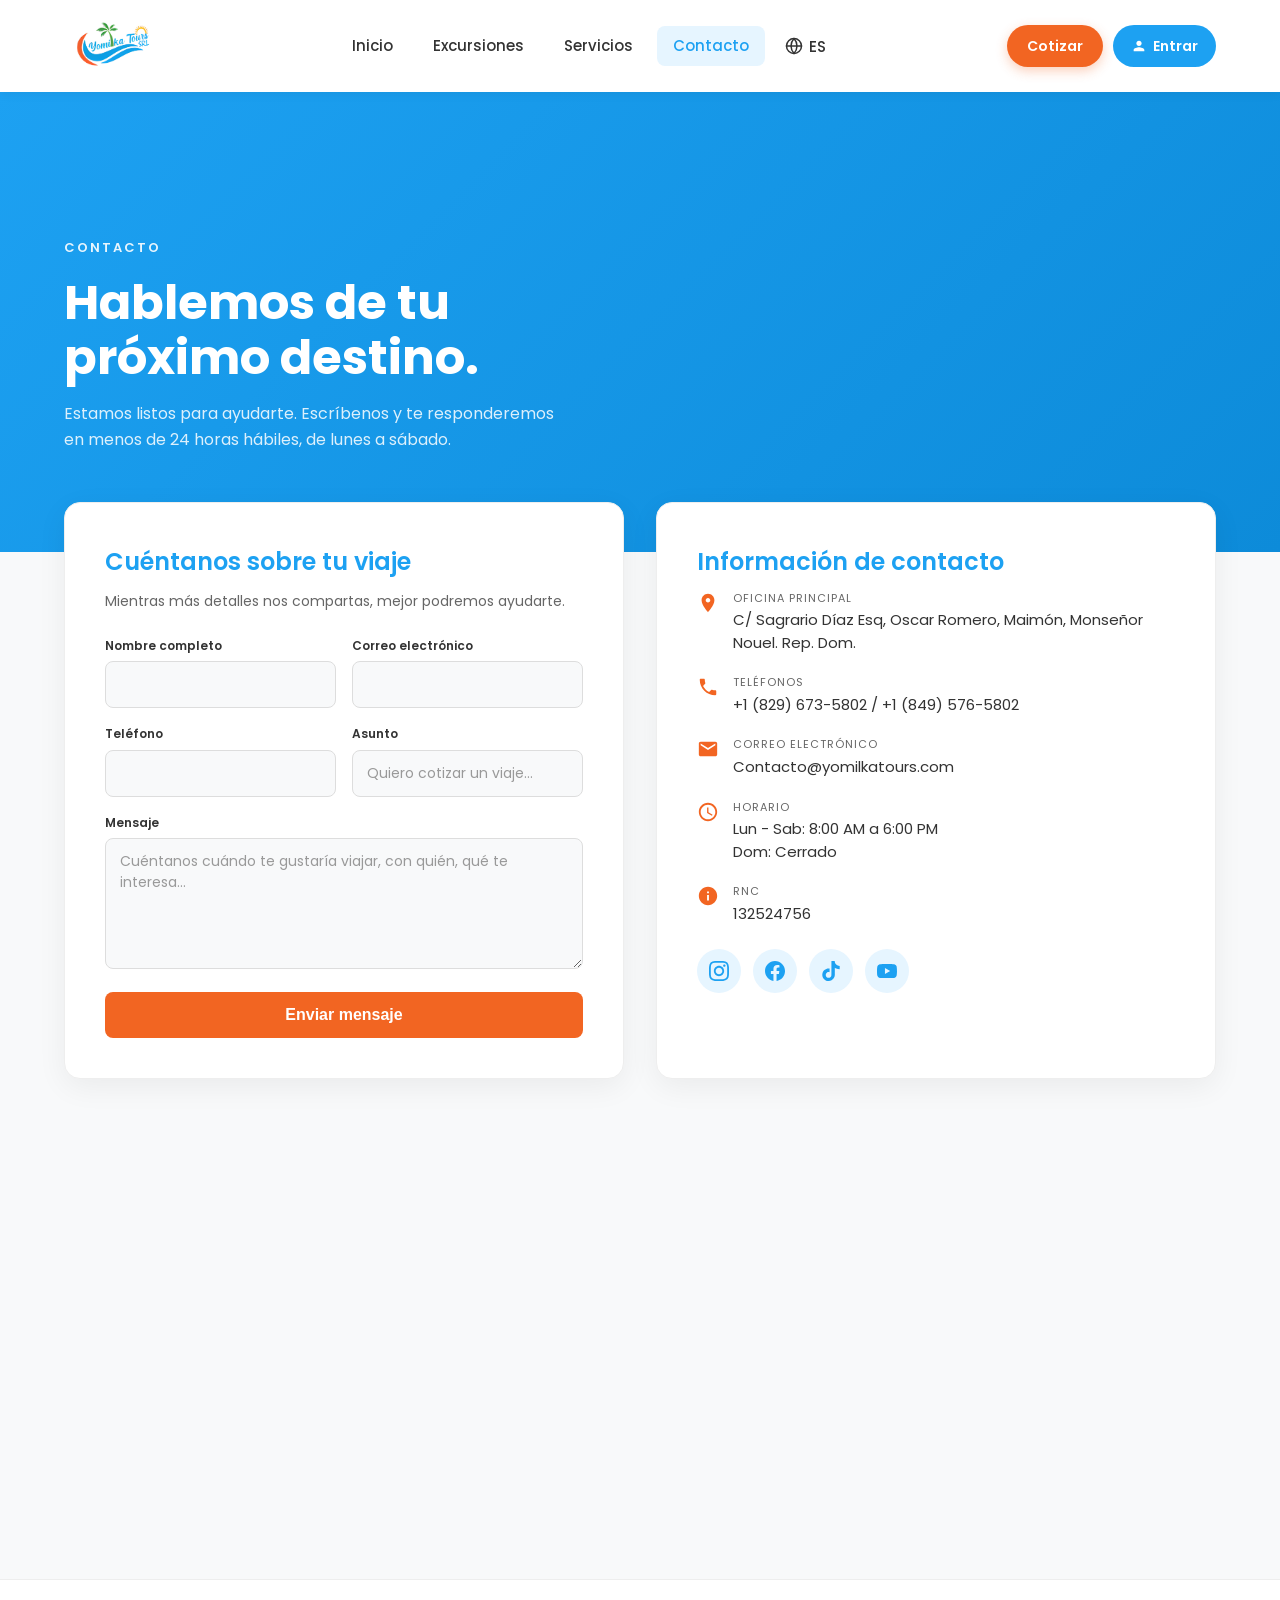
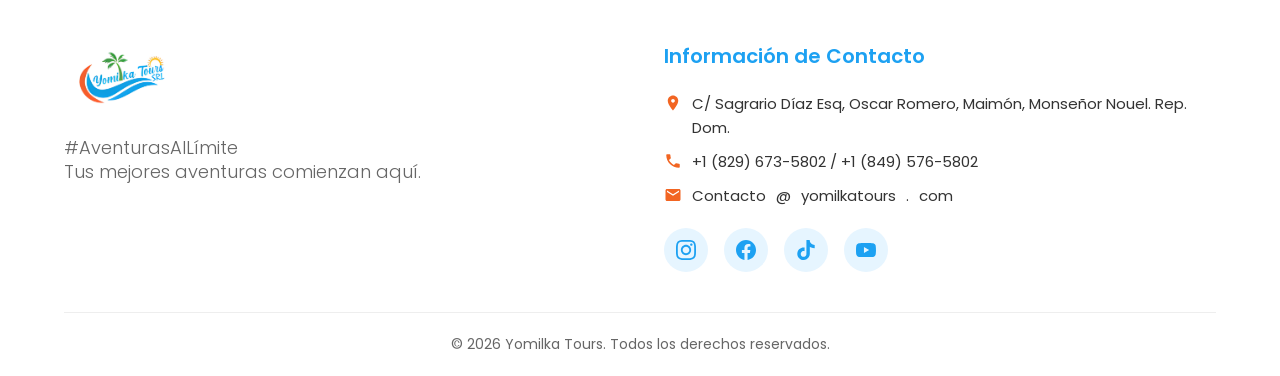
==== contacto.html @ 5e07e459 "Usa clase contact-label para no afectar spans del email" ====
<!DOCTYPE html>
<html lang="es">
<head>
  <meta charset="UTF-8">
  <meta name="viewport" content="width=device-width, initial-scale=1.0">
  <title>Contacto - Yomilka Tours</title>
  <link rel="stylesheet" href="css/style.css">
  <link rel="preconnect" href="https://fonts.googleapis.com">
  <link href="https://fonts.googleapis.com/css2?family=Poppins:wght@300;400;500;600;700&display=swap" rel="stylesheet">
  <script src="https://identity.netlify.com/v1/netlify-identity-widget.js"></script>
  <!-- GTranslate -->
  <script>window.gtranslateSettings = {"default_language":"es","languages":["es","en"],"wrapper_selector":".gtranslate_wrapper"};</script>
  <script src="https://cdn.gtranslate.net/widgets/latest/dropdown.js" defer></script>
</head>
<body>

  <!-- Header -->
  <header class="header" id="header">
    <div class="header-main">
      <div class="container">
        <a href="index.html" class="logo">
          <img src="images/logo.png" alt="Yomilka Tours">
        </a>
        <nav class="main-nav">
          <a href="index.html">Inicio</a>
          <a href="excursiones.html">Excursiones</a>
          <a href="index.html#servicios">Servicios</a>
          <a href="contacto.html" class="active">Contacto</a>
          <div class="lang-switcher nav-lang">
            <button class="lang-switcher-trigger" aria-haspopup="true" aria-expanded="false" type="button">
              <svg class="lang-switcher-icon" viewBox="0 0 24 24" width="18" height="18" fill="none" stroke="currentColor" stroke-width="2" stroke-linecap="round" stroke-linejoin="round" aria-hidden="true"><circle cx="12" cy="12" r="10"></circle><path d="M2 12h20M12 2a15.3 15.3 0 0 1 4 10 15.3 15.3 0 0 1-4 10 15.3 15.3 0 0 1-4-10 15.3 15.3 0 0 1 4-10z"></path></svg>
              <span class="lang-switcher-code">ES</span>
            </button>
            <ul class="lang-switcher-menu">
              <li><button type="button" data-lang="es">ES - Español</button></li>
              <li><button type="button" data-lang="en">EN - English</button></li>
            </ul>
          </div>
        </nav>
        <div class="header-actions">
          <a href="#" class="btn-cotizar-header" onclick="openQuote()">Cotizar</a>
          <a href="admin/" class="btn-admin-header">
            <svg viewBox="0 0 24 24" width="16" height="16" fill="currentColor">
              <path d="M12 12c2.21 0 4-1.79 4-4s-1.79-4-4-4-4 1.79-4 4 1.79 4 4 4zm0 2c-2.67 0-8 1.34-8 4v2h16v-2c0-2.66-5.33-4-8-4z"/>
            </svg>
            Entrar
          </a>
          <div class="lang-switcher header-lang">
            <button class="lang-switcher-trigger" aria-haspopup="true" aria-expanded="false" type="button">
              <svg class="lang-switcher-icon" viewBox="0 0 24 24" width="18" height="18" fill="none" stroke="currentColor" stroke-width="2" stroke-linecap="round" stroke-linejoin="round" aria-hidden="true"><circle cx="12" cy="12" r="10"></circle><path d="M2 12h20M12 2a15.3 15.3 0 0 1 4 10 15.3 15.3 0 0 1-4 10 15.3 15.3 0 0 1-4-10 15.3 15.3 0 0 1 4-10z"></path></svg>
              <span class="lang-switcher-code">ES</span>
            </button>
            <ul class="lang-switcher-menu">
              <li><button type="button" data-lang="es">ES - Español</button></li>
              <li><button type="button" data-lang="en">EN - English</button></li>
            </ul>
          </div>
          <button class="menu-toggle" id="menuToggle" aria-label="Abrir menú">
            <span></span>
            <span></span>
            <span></span>
          </button>
        </div>
      </div>
    </div>
  </header>

  <!-- Mobile Menu -->
  <div class="mobile-menu" id="mobileMenu">
    <button class="mobile-menu-close" onclick="closeMobileMenu()" aria-label="Cerrar menú">&times;</button>
    <div class="mobile-menu-brand">
      <img src="images/logo.png" alt="Yomilka Tours">
    </div>
    <nav class="mobile-menu-nav">
      <a href="index.html" onclick="closeMobileMenu()">
        Inicio
        <svg class="mobile-menu-arrow" viewBox="0 0 24 24" width="18" height="18" fill="currentColor"><path d="M8.59 16.59L13.17 12 8.59 7.41 10 6l6 6-6 6-1.41-1.41z"/></svg>
      </a>
      <a href="excursiones.html" onclick="closeMobileMenu()">
        Excursiones
        <svg class="mobile-menu-arrow" viewBox="0 0 24 24" width="18" height="18" fill="currentColor"><path d="M8.59 16.59L13.17 12 8.59 7.41 10 6l6 6-6 6-1.41-1.41z"/></svg>
      </a>
      <a href="index.html#servicios" onclick="closeMobileMenu()">
        Servicios
        <svg class="mobile-menu-arrow" viewBox="0 0 24 24" width="18" height="18" fill="currentColor"><path d="M8.59 16.59L13.17 12 8.59 7.41 10 6l6 6-6 6-1.41-1.41z"/></svg>
      </a>
      <a href="contacto.html" onclick="closeMobileMenu()">
        Contacto
        <svg class="mobile-menu-arrow" viewBox="0 0 24 24" width="18" height="18" fill="currentColor"><path d="M8.59 16.59L13.17 12 8.59 7.41 10 6l6 6-6 6-1.41-1.41z"/></svg>
      </a>
    </nav>
    <a href="admin/" class="mobile-menu-login" onclick="closeMobileMenu()">
      <svg viewBox="0 0 24 24" width="18" height="18" fill="currentColor"><path d="M12 12c2.21 0 4-1.79 4-4s-1.79-4-4-4-4 1.79-4 4 1.79 4 4 4zm0 2c-2.67 0-8 1.34-8 4v2h16v-2c0-2.66-5.33-4-8-4z"/></svg>
      Entrar
    </a>
    <p id="mobileMenuEmail" class="mobile-menu-email">
      <span>Correo</span>
    </p>
  </div>

  <!-- Contact Page -->
  <section class="contact-page-full">
    <div class="contact-page-hero">
      <div class="contact-page-hero-bg"></div>
      <div class="container">
        <span class="contact-page-label">CONTACTO</span>
        <h1>Hablemos de tu próximo destino.</h1>
        <p>Estamos listos para ayudarte. Escríbenos y te responderemos en menos de 24 horas hábiles, de lunes a sábado.</p>
      </div>
    </div>

    <div class="container">
      <div class="contact-page-grid">
        <!-- Form -->
        <div class="contact-page-form">
          <h2>Cuéntanos sobre tu viaje</h2>
          <p>Mientras más detalles nos compartas, mejor podremos ayudarte.</p>
          <form id="contactForm" onsubmit="submitContact(event)">
            <div class="form-row">
              <div class="form-group">
                <label for="contactName">Nombre completo</label>
                <input type="text" id="contactName" name="contactName" required>
              </div>
              <div class="form-group">
                <label for="contactEmail">Correo electrónico</label>
                <input type="email" id="contactEmail" name="contactEmail" required>
              </div>
            </div>
            <div class="form-row">
              <div class="form-group">
                <label for="contactPhone">Teléfono</label>
                <input type="tel" id="contactPhone" name="contactPhone" required>
              </div>
              <div class="form-group">
                <label for="contactSubject">Asunto</label>
                <input type="text" id="contactSubject" name="contactSubject" placeholder="Quiero cotizar un viaje..." required>
              </div>
            </div>
            <div class="form-group">
              <label for="contactMessage">Mensaje</label>
              <textarea id="contactMessage" name="contactMessage" rows="5" placeholder="Cuéntanos cuándo te gustaría viajar, con quién, qué te interesa..." required></textarea>
            </div>
            <button type="submit" class="btn-contact-page-submit">Enviar mensaje</button>
          </form>
        </div>

        <!-- Info -->
        <div class="contact-page-info">
          <h2>Información de contacto</h2>
          <div class="contact-page-info-item">
            <svg viewBox="0 0 24 24" width="22" height="22" fill="currentColor" aria-hidden="true"><path d="M12 2C8.13 2 5 5.13 5 9c0 5.25 7 13 7 13s7-7.75 7-13c0-3.87-3.13-7-7-7zm0 9.5c-1.38 0-2.5-1.12-2.5-2.5s1.12-2.5 2.5-2.5 2.5 1.12 2.5 2.5-1.12 2.5-2.5 2.5z"/></svg>
            <div>
              <span class="contact-label">OFICINA PRINCIPAL</span>
              <p id="contactAddress">Calle Principal #123, Santo Domingo, República Dominicana</p>
            </div>
          </div>
          <div class="contact-page-info-item">
            <svg viewBox="0 0 24 24" width="22" height="22" fill="currentColor"><path d="M6.62 10.79c1.44 2.83 3.76 5.14 6.59 6.59l2.2-2.2c.27-.27.67-.36 1.02-.24 1.12.37 2.33.57 3.57.57.55 0 1 .45 1 1V20c0 .55-.45 1-1 1-9.39 0-17-7.61-17-17 0-.55.45-1 1-1h3.5c.55 0 1 .45 1 1 0 1.25.2 2.45.57 3.57.11.35.03.74-.25 1.02l-2.2 2.2z"/></svg>
            <div>
              <span class="contact-label">TELÉFONOS</span>
              <p id="contactInfoPhone">+1 (809) 555-1234</p>
            </div>
          </div>
          <div class="contact-page-info-item">
            <svg viewBox="0 0 24 24" width="22" height="22" fill="currentColor"><path d="M20 4H4c-1.1 0-1.99.9-1.99 2L2 18c0 1.1.9 2 2 2h16c1.1 0 2-.9 2-2V6c0-1.1-.9-2-2-2zm0 4l-8 5-8-5V6l8 5 8-5v2z"/></svg>
            <div>
              <span class="contact-label">CORREO ELECTRÓNICO</span>
              <p id="contactInfoEmail">info<span class="gt-email-char">@</span>yomilkatours<span class="gt-email-char">.</span>com</p>
            </div>
          </div>
          <div class="contact-page-info-item">
            <svg viewBox="0 0 24 24" width="22" height="22" fill="currentColor" aria-hidden="true"><path d="M11.99 2C6.47 2 2 6.48 2 12s4.47 10 9.99 10C17.52 22 22 17.52 22 12S17.52 2 11.99 2zM12 20c-4.42 0-8-3.58-8-8s3.58-8 8-8 8 3.58 8 8-3.58 8-8 8zm.5-13H11v6l5.25 3.15.75-1.23-4.5-2.67z"/></svg>
            <div>
              <span class="contact-label">HORARIO</span>
              <p id="contactHours">Lun - Vie: 8:00 AM a 6:00 PM<br>Sáb: 9:00 AM a 1:00 PM</p>
            </div>
          </div>
          <div class="contact-page-info-item">
            <svg viewBox="0 0 24 24" width="22" height="22" fill="currentColor"><path d="M12 2C6.48 2 2 6.48 2 12s4.48 10 10 10 10-4.48 10-10S17.52 2 12 2zm1 15h-2v-6h2v6zm0-8h-2V7h2v2z"/></svg>
            <div>
              <span class="contact-label">RNC</span>
              <p id="contactRnc">101526513</p>
            </div>
          </div>
          <div class="contact-page-social" id="contactSocial">
            <a href="#" target="_blank" aria-label="Instagram" data-network="instagram">
              <svg viewBox="0 0 24 24"><path d="M12 2.163c3.204 0 3.584.012 4.85.07 3.252.148 4.771 1.691 4.919 4.919.058 1.265.069 1.645.069 4.849 0 3.205-.012 3.584-.069 4.849-.149 3.225-1.664 4.771-4.919 4.919-1.266.058-1.644.07-4.85.07-3.204 0-3.584-.012-4.849-.07-3.26-.149-4.771-1.699-4.919-4.92-.058-1.265-.07-1.644-.07-4.849 0-3.204.013-3.583.07-4.849.149-3.227 1.664-4.771 4.919-4.919 1.266-.057 1.645-.069 4.849-.069zm0-2.163c-3.259 0-3.667.014-4.947.072-4.358.2-6.78 2.618-6.98 6.98-.059 1.281-.073 1.689-.073 4.948 0 3.259.014 3.668.072 4.948.2 4.358 2.618 6.78 6.98 6.98 1.281.058 1.689.072 4.948.072 3.259 0 3.668-.014 4.948-.072 4.354-.2 6.782-2.618 6.979-6.98.059-1.28.073-1.689.073-4.948 0-3.259-.014-3.667-.072-4.947-.196-4.354-2.617-6.78-6.979-6.98-1.281-.059-1.69-.073-4.949-.073zm0 5.838c-3.403 0-6.162 2.759-6.162 6.162s2.759 6.163 6.162 6.163 6.162-2.759 6.162-6.163c0-3.403-2.759-6.162-6.162-6.162zm0 10.162c-2.209 0-4-1.79-4-4 0-2.209 1.791-4 4-4s4 1.791 4 4c0 2.21-1.791 4-4 4zm6.406-11.845c-.796 0-1.441.645-1.441 1.44s.645 1.44 1.441 1.44c.795 0 1.439-.645 1.439-1.44s-.644-1.44-1.439-1.44z"/></svg>
            </a>
            <a href="#" target="_blank" aria-label="Facebook" data-network="facebook">
              <svg viewBox="0 0 24 24"><path d="M24 12.073c0-6.627-5.373-12-12-12s-12 5.373-12 12c0 5.99 4.388 10.954 10.125 11.854v-8.385h-3.047v-3.47h3.047v-2.642c0-3.007 1.792-4.669 4.533-4.669 1.312 0 2.686.235 2.686.235v2.953h-1.513c-1.491 0-1.956.925-1.956 1.874v2.25h3.328l-.532 3.47h-2.796v8.385c5.737-.9 10.126-5.864 10.126-11.854z"/></svg>
            </a>
            <a href="#" target="_blank" aria-label="TikTok" data-network="tiktok">
              <svg viewBox="0 0 24 24"><path d="M12.525.02c1.31-.02 2.61-.01 3.91-.02.08 1.53.63 3.09 1.75 4.17 1.12 1.11 2.7 1.62 4.24 1.79v4.03c-1.44-.05-2.89-.35-4.2-.97-.57-.26-1.1-.59-1.62-.93-.01 2.92.01 5.84-.02 8.75-.08 1.4-.54 2.79-1.35 3.94-1.31 1.92-3.58 3.17-5.91 3.21-1.43.08-2.86-.31-4.08-1.03-2.02-1.19-3.44-3.37-3.65-5.71-.02-.5-.03-1-.01-1.49.18-1.9 1.12-3.72 2.58-4.96 1.66-1.44 3.98-2.13 6.15-1.72.02 1.48-.04 2.96-.04 4.44-.99-.32-2.15-.23-3.02.37-.63.41-1.11 1.04-1.36 1.75-.21.51-.15 1.07-.14 1.61.24 1.64 1.82 3.02 3.5 2.87 1.12-.01 2.19-.66 2.77-1.61.19-.33.4-.67.41-1.06.1-1.79.06-3.57.07-5.36.01-4.03-.01-8.05.02-12.07z"/></svg>
            </a>
            <a href="#" target="_blank" aria-label="YouTube" data-network="youtube">
              <svg viewBox="0 0 24 24"><path d="M23.498 6.186a3.016 3.016 0 0 0-2.122-2.136C19.505 3.545 12 3.545 12 3.545s-7.505 0-9.377.505A3.017 3.017 0 0 0 .502 6.186C0 8.07 0 12 0 12s0 3.93.502 5.814a3.016 3.016 0 0 0 2.122 2.136c1.871.505 9.376.505 9.376.505s7.505 0 9.377-.505a3.015 3.015 0 0 0 2.122-2.136C24 15.93 24 12 24 12s0-3.93-.502-5.814zM9.545 15.568V8.432L15.818 12l-6.273 3.568z"/></svg>
            </a>
          </div>
        </div>
      </div>

      <div class="contact-page-map" id="contactMapContainer">
        <iframe id="contactMap" src="https://www.google.com/maps/embed?pb=!1m18!1m12!1m3!1d3784.458!2d-69.931!3d18.486!2m3!1f0!2f0!3f0!3m2!1i1024!2i768!4f13.1!3m3!1m2!1s0x0%3A0x0!2zMThCMjknMDkuNiJOIDY5wrA1NSc1MS42Ilc!5e0!3m2!1ses!2sdo!4v1600000000000!5m2!1ses!2sdo" width="100%" height="380" style="border:0;" allowfullscreen="" loading="lazy"></iframe>
        <a href="#" id="contactMapLink" class="contact-map-button" target="_blank" style="display:none;">
          <svg viewBox="0 0 24 24" width="20" height="20" fill="currentColor" aria-hidden="true"><path d="M12 2C8.13 2 5 5.13 5 9c0 5.25 7 13 7 13s7-7.75 7-13c0-3.87-3.13-7-7-7zm0 9.5c-1.38 0-2.5-1.12-2.5-2.5s1.12-2.5 2.5-2.5 2.5 1.12 2.5 2.5-1.12 2.5-2.5 2.5z"/></svg>
          Ver ubicación en Google Maps
        </a>
      </div>
    </div>
  </section>

  <!-- Footer -->
  <footer class="footer">
    <div class="container">
      <div class="footer-grid">
        <div class="footer-brand">
          <img src="images/logo.png" alt="Yomilka Tours" class="footer-logo">
          <p class="footer-slogan" id="footerSlogan">Tus mejores aventuras comienzan aquí</p>
        </div>
        <div class="footer-info">
          <h3>Información de Contacto</h3>
          <p id="footerAddress"><strong>Dirección:</strong> Calle Principal #123, Santo Domingo, RD</p>
          <p id="footerPhone"><strong>Teléfonos:</strong> +1 (809) 555-1234 / +1 (809) 555-5678</p>
          <p id="footerEmail"><strong>Correo:</strong> info@yomilkatours.com</p>
          <div class="social-links" id="socialLinks">
            <a href="#" target="_blank" aria-label="Instagram" data-network="instagram">
              <svg viewBox="0 0 24 24"><path d="M12 2.163c3.204 0 3.584.012 4.85.07 3.252.148 4.771 1.691 4.919 4.919.058 1.265.069 1.645.069 4.849 0 3.205-.012 3.584-.069 4.849-.149 3.225-1.664 4.771-4.919 4.919-1.266.058-1.644.07-4.85.07-3.204 0-3.584-.012-4.849-.07-3.26-.149-4.771-1.699-4.919-4.92-.058-1.265-.07-1.644-.07-4.849 0-3.204.013-3.583.07-4.849.149-3.227 1.664-4.771 4.919-4.919 1.266-.057 1.645-.069 4.849-.069zm0-2.163c-3.259 0-3.667.014-4.947.072-4.358.2-6.78 2.618-6.98 6.98-.059 1.281-.073 1.689-.073 4.948 0 3.259.014 3.668.072 4.948.2 4.358 2.618 6.78 6.98 6.98 1.281.058 1.689.072 4.948.072 3.259 0 3.668-.014 4.948-.072 4.354-.2 6.782-2.618 6.979-6.98.059-1.28.073-1.689.073-4.948 0-3.259-.014-3.667-.072-4.947-.196-4.354-2.617-6.78-6.979-6.98-1.281-.059-1.69-.073-4.949-.073zm0 5.838c-3.403 0-6.162 2.759-6.162 6.162s2.759 6.163 6.162 6.163 6.162-2.759 6.162-6.163c0-3.403-2.759-6.162-6.162-6.162zm0 10.162c-2.209 0-4-1.79-4-4 0-2.209 1.791-4 4-4s4 1.791 4 4c0 2.21-1.791 4-4 4zm6.406-11.845c-.796 0-1.441.645-1.441 1.44s.645 1.44 1.441 1.44c.795 0 1.439-.645 1.439-1.44s-.644-1.44-1.439-1.44z"/></svg>
            </a>
            <a href="#" target="_blank" aria-label="Facebook" data-network="facebook">
              <svg viewBox="0 0 24 24"><path d="M24 12.073c0-6.627-5.373-12-12-12s-12 5.373-12 12c0 5.99 4.388 10.954 10.125 11.854v-8.385h-3.047v-3.47h3.047v-2.642c0-3.007 1.792-4.669 4.533-4.669 1.312 0 2.686.235 2.686.235v2.953h-1.513c-1.491 0-1.956.925-1.956 1.874v2.25h3.328l-.532 3.47h-2.796v8.385c5.737-.9 10.126-5.864 10.126-11.854z"/></svg>
            </a>
            <a href="#" target="_blank" aria-label="TikTok" data-network="tiktok">
              <svg viewBox="0 0 24 24"><path d="M12.525.02c1.31-.02 2.61-.01 3.91-.02.08 1.53.63 3.09 1.75 4.17 1.12 1.11 2.7 1.62 4.24 1.79v4.03c-1.44-.05-2.89-.35-4.2-.97-.57-.26-1.1-.59-1.62-.93-.01 2.92.01 5.84-.02 8.75-.08 1.4-.54 2.79-1.35 3.94-1.31 1.92-3.58 3.17-5.91 3.21-1.43.08-2.86-.31-4.08-1.03-2.02-1.19-3.44-3.37-3.65-5.71-.02-.5-.03-1-.01-1.49.18-1.9 1.12-3.72 2.58-4.96 1.66-1.44 3.98-2.13 6.15-1.72.02 1.48-.04 2.96-.04 4.44-.99-.32-2.15-.23-3.02.37-.63.41-1.11 1.04-1.36 1.75-.21.51-.15 1.07-.14 1.61.24 1.64 1.82 3.02 3.5 2.87 1.12-.01 2.19-.66 2.77-1.61.19-.33.4-.67.41-1.06.1-1.79.06-3.57.07-5.36.01-4.03-.01-8.05.02-12.07z"/></svg>
            </a>
            <a href="#" target="_blank" aria-label="YouTube" data-network="youtube">
              <svg viewBox="0 0 24 24"><path d="M23.498 6.186a3.016 3.016 0 0 0-2.122-2.136C19.505 3.545 12 3.545 12 3.545s-7.505 0-9.377.505A3.017 3.017 0 0 0 .502 6.186C0 8.07 0 12 0 12s0 3.93.502 5.814a3.016 3.016 0 0 0 2.122 2.136c1.871.505 9.376.505 9.376.505s7.505 0 9.377-.505a3.015 3.015 0 0 0 2.122-2.136C24 15.93 24 12 24 12s0-3.93-.502-5.814zM9.545 15.568V8.432L15.818 12l-6.273 3.568z"/></svg>
            </a>
          </div>
        </div>
      </div>
      <div class="footer-bottom">
        <p>&copy; <span id="year"></span> Yomilka Tours. Todos los derechos reservados.</p>
      </div>
    </div>
  </footer>

  <!-- Quote Modal -->
  <div class="modal" id="quoteModal">
    <div class="modal-overlay" onclick="closeQuote()"></div>
    <div class="modal-content">
      <button class="modal-close" onclick="closeQuote()">&times;</button>
      <h2>Cotizar Viaje</h2>
      <p class="modal-trip" id="modalTripName">Complete el formulario para cotizar</p>
      <form id="quoteForm" onsubmit="submitQuote(event)">
        <div class="form-row">
          <div class="form-group">
            <label for="adults">Adultos</label>
            <input type="number" id="adults" name="adults" min="1" value="1" required>
          </div>
          <div class="form-group">
            <label for="children">Niños (2-12 años)</label>
            <input type="number" id="children" name="children" min="0" value="0">
          </div>
        </div>
        <div class="form-row">
          <div class="form-group">
            <label for="firstName">Nombre</label>
            <input type="text" id="firstName" name="firstName" required>
          </div>
          <div class="form-group">
            <label for="lastName">Apellidos</label>
            <input type="text" id="lastName" name="lastName" required>
          </div>
        </div>
        <div class="form-group">
          <label for="email">Correo Electrónico</label>
          <input type="email" id="email" name="email" required>
        </div>
        <div class="form-group">
          <label for="phone">Número de Celular</label>
          <input type="tel" id="phone" name="phone" placeholder="809-555-1234" required>
        </div>
        <div class="form-row">
          <div class="form-group">
            <label for="checkIn">Fecha de Entrada</label>
            <input type="date" id="checkIn" name="checkIn" required>
          </div>
          <div class="form-group">
            <label for="checkOut">Fecha de Salida</label>
            <input type="date" id="checkOut" name="checkOut" required>
          </div>
        </div>
        <div class="form-group">
          <label for="notes">Información Adicional</label>
          <textarea id="notes" name="notes" rows="4" placeholder="¿Alguna solicitud especial?"></textarea>
        </div>
        <button type="submit" class="btn-submit">Enviar Cotización</button>
      </form>
    </div>
  </div>

  <div class="gtranslate_wrapper" style="display:none;"></div>
  <script src="js/icons.js"></script>
  <script src="js/lang-switcher.js"></script>
  <script src="js/contacto.js"></script>
</body>
</html>
---- css/style.css ----
:root {
  --blue: #1DA1F2;
  --blue-dark: #0d8bd9;
  --blue-light: #e6f5ff;
  --orange: #F26522;
  --orange-dark: #d9541a;
  --text: #333333;
  --text-light: #666666;
  --bg: #ffffff;
  --bg-alt: #f8f9fa;
  --shadow: 0 4px 20px rgba(0,0,0,0.08);
  --radius: 12px;
  --transition: all 0.3s ease;
  --max-width: 1200px;
}

* {
  margin: 0;
  padding: 0;
  box-sizing: border-box;
}

html {
  scroll-behavior: smooth;
}

body {
  font-family: 'Poppins', sans-serif;
  color: var(--text);
  background: var(--bg);
  line-height: 1.6;
  overflow-x: hidden;
}

.container {
  max-width: var(--max-width);
  margin: 0 auto;
  padding: 0 24px;
}

/* Header */
.header {
  position: fixed;
  top: 0;
  left: 0;
  width: 100%;
  background: var(--bg);
  box-shadow: 0 2px 10px rgba(0,0,0,0.06);
  z-index: 1000;
  transition: var(--transition);
}

.header-main {
  padding: 12px 0;
}

.header-main .container {
  display: flex;
  align-items: center;
  justify-content: space-between;
}

.logo img {
  height: 68px;
  width: auto;
  display: block;
}

.main-nav {
  display: flex;
  align-items: center;
  gap: 8px;
}

.main-nav a {
  color: var(--text);
  text-decoration: none;
  font-size: 15px;
  font-weight: 500;
  padding: 8px 16px;
  border-radius: 8px;
  transition: var(--transition);
}

.main-nav a:hover,
.main-nav a.active {
  color: var(--blue);
  background: var(--blue-light);
}

.header-actions {
  display: flex;
  align-items: center;
  gap: 10px;
}

.btn-cotizar-header {
  display: inline-flex;
  align-items: center;
  background: var(--orange);
  color: #fff;
  text-decoration: none;
  padding: 10px 20px;
  border-radius: 30px;
  font-size: 14px;
  font-weight: 600;
  transition: var(--transition);
  box-shadow: 0 4px 12px rgba(242,101,34,0.3);
}

.btn-cotizar-header:hover {
  background: var(--orange-dark);
  transform: translateY(-1px);
}

.btn-admin-header {
  display: inline-flex;
  align-items: center;
  gap: 6px;
  background: var(--blue);
  color: #fff;
  text-decoration: none;
  padding: 10px 18px;
  border-radius: 30px;
  font-size: 14px;
  font-weight: 600;
  transition: var(--transition);
}

.btn-admin-header:hover {
  background: var(--blue-dark);
  transform: translateY(-1px);
}

/* GTranslate native wrapper hidden off-screen (must remain renderable) */
.gtranslate_wrapper {
  position: absolute !important;
  left: -9999px !important;
  top: -9999px !important;
  opacity: 0 !important;
  pointer-events: none !important;
  width: 0 !important;
  height: 0 !important;
  overflow: hidden !important;
  z-index: -1 !important;
}

.lang-switcher {
  position: relative;
  display: inline-flex;
  align-items: center;
  line-height: 1;
}

.nav-lang {
  margin-left: 4px;
}

.lang-switcher-trigger {
  display: inline-flex;
  align-items: center;
  gap: 6px;
  background: transparent;
  border: none;
  padding: 8px;
  font-family: 'Poppins', sans-serif;
  font-size: 15px;
  font-weight: 500;
  color: var(--text);
  cursor: pointer;
  line-height: 1;
}

.lang-switcher-trigger:hover {
  color: var(--blue);
}

.lang-switcher-icon {
  flex-shrink: 0;
}

.lang-switcher-menu {
  display: none;
  position: absolute;
  top: 100%;
  right: 0;
  background: #fff;
  border: 1px solid #eee;
  border-radius: 8px;
  box-shadow: 0 4px 12px rgba(0,0,0,0.1);
  list-style: none;
  margin: 4px 0 0;
  padding: 4px 0;
  min-width: 140px;
  z-index: 1000;
}

.lang-switcher-menu.open {
  display: block;
}

.lang-switcher-menu li {
  margin: 0;
  padding: 0;
}

.lang-switcher-menu button {
  display: block;
  width: 100%;
  text-align: left;
  background: transparent;
  border: none;
  padding: 8px 16px;
  font-family: 'Poppins', sans-serif;
  font-size: 14px;
  color: var(--text);
  cursor: pointer;
}

.lang-switcher-menu button:hover {
  background: var(--blue-light);
  color: var(--blue);
}

/* Desktop: selector en el menú principal */
@media (min-width: 769px) {
  .header-lang {
    display: none !important;
  }
}

/* Mobile: selector en header-actions */
@media (max-width: 768px) {
  .nav-lang {
    display: none !important;
  }
  .lang-switcher-trigger {
    font-size: 14px;
    padding: 6px;
  }
}

.btn-cotizar {
  background: var(--orange) !important;
  color: #fff !important;
}

.btn-cotizar:hover {
  background: var(--orange-dark) !important;
  color: #fff !important;
}

.menu-toggle {
  display: none;
  flex-direction: column;
  gap: 5px;
  background: none;
  border: none;
  cursor: pointer;
  padding: 4px;
}

.menu-toggle span {
  display: block;
  width: 24px;
  height: 3px;
  background: var(--text);
  border-radius: 2px;
  transition: var(--transition);
}

/* Mobile Menu */
.mobile-menu {
  display: none;
  position: fixed;
  top: 0;
  right: -100%;
  width: 80%;
  max-width: 320px;
  height: 100vh;
  background: #fff;
  z-index: 1100;
  flex-direction: column;
  padding: 60px 24px 24px;
  box-shadow: -4px 0 20px rgba(0,0,0,0.1);
  transition: right 0.3s ease;
  overflow-y: auto;
}

.mobile-menu.open {
  right: 0;
}

.mobile-menu-close {
  position: absolute;
  top: 16px;
  right: 16px;
  background: none;
  border: none;
  font-size: 32px;
  color: var(--text);
  cursor: pointer;
  line-height: 1;
  padding: 0;
}

.mobile-menu-brand {
  text-align: center;
  margin-bottom: 24px;
}

.mobile-menu-brand img {
  height: 70px;
  width: auto;
}

.mobile-menu-nav {
  display: flex;
  flex-direction: column;
  margin-bottom: 24px;
}

.mobile-menu-nav a {
  display: flex;
  align-items: center;
  justify-content: space-between;
  color: var(--text);
  text-decoration: none;
  font-size: 16px;
  font-weight: 500;
  padding: 12px 0;
  border-bottom: 1px solid #eee;
  text-align: left;
}

.mobile-menu-arrow {
  flex-shrink: 0;
  color: var(--text-light);
}

.mobile-menu-login {
  display: inline-flex;
  align-items: center;
  justify-content: center;
  gap: 8px;
  width: 100%;
  padding: 12px;
  border-radius: 30px;
  font-size: 15px;
  font-weight: 600;
  margin-bottom: 12px;
  background: #1DA1F2;
  color: #fff;
  text-decoration: none;
  transition: var(--transition);
}

.mobile-menu-email {
  text-align: center;
  font-size: 13px;
  color: var(--text-light);
  margin: 0;
}

/* Hero Slider */
.hero {
  position: relative;
  height: 100vh;
  min-height: 600px;
  max-height: 900px;
  overflow: hidden;
  margin-top: 96px;
}

.slider {
  position: relative;
  width: 100%;
  height: 100%;
}

.slide {
  position: absolute;
  top: 0;
  left: 0;
  width: 100%;
  height: 100%;
  opacity: 0;
  transition: opacity 1s ease-in-out;
  background-size: cover;
  background-position: center;
  display: flex;
  align-items: center;
  justify-content: center;
}

.slide.active {
  opacity: 1;
}

.slide::before {
  content: '';
  position: absolute;
  inset: 0;
  background: linear-gradient(to bottom, rgba(0,0,0,0.3), rgba(0,0,0,0.5));
}

.slide-content {
  position: relative;
  z-index: 2;
  text-align: center;
  color: #fff;
  max-width: 800px;
  padding: 0 24px;
}

.slide-content h1 {
  font-size: 52px;
  font-weight: 700;
  line-height: 1.1;
  margin-bottom: 12px;
  text-shadow: 0 2px 10px rgba(0,0,0,0.3);
  animation: fadeInUp 0.8s ease;
}

.slide-content p {
  font-size: 22px;
  font-weight: 300;
  text-shadow: 0 1px 6px rgba(0,0,0,0.3);
  animation: fadeInUp 0.8s ease 0.2s both;
}

@keyframes fadeInUp {
  from {
    opacity: 0;
    transform: translateY(30px);
  }
  to {
    opacity: 1;
    transform: translateY(0);
  }
}

.slider-controls {
  position: absolute;
  bottom: 40px;
  left: 50%;
  transform: translateX(-50%);
  z-index: 3;
  display: flex;
  align-items: center;
  gap: 16px;
}

.slider-prev,
.slider-next {
  background: rgba(255,255,255,0.2);
  border: none;
  color: #fff;
  width: 44px;
  height: 44px;
  border-radius: 50%;
  font-size: 18px;
  cursor: pointer;
  backdrop-filter: blur(4px);
  transition: var(--transition);
}

.slider-prev:hover,
.slider-next:hover {
  background: rgba(255,255,255,0.4);
}

.slider-dots {
  display: flex;
  gap: 10px;
}

.dot {
  width: 12px;
  height: 12px;
  border-radius: 50%;
  background: rgba(255,255,255,0.4);
  border: none;
  cursor: pointer;
  transition: var(--transition);
}

.dot.active {
  background: var(--orange);
  transform: scale(1.2);
}

/* Sections */
.section {
  padding: 80px 0;
}

.section:nth-child(even) {
  background: var(--bg-alt);
}

.section-header {
  text-align: center;
  margin-bottom: 48px;
}

.section-header h2 {
  font-size: 36px;
  font-weight: 700;
  color: var(--text);
  margin-bottom: 12px;
}

.section-header p {
  font-size: 18px;
  color: var(--text-light);
}

/* Grids */
.grid-6 {
  display: grid;
  grid-template-columns: repeat(3, 1fr);
  gap: 24px;
}

@media (max-width: 992px) {
  .grid-6 {
    grid-template-columns: repeat(2, 1fr);
  }
}

@media (max-width: 576px) {
  .grid-6 {
    grid-template-columns: 1fr;
  }
}

/* Cards */
.card {
  background: #fff;
  border-radius: var(--radius);
  overflow: hidden;
  box-shadow: var(--shadow);
  transition: var(--transition);
  cursor: pointer;
  position: relative;
  aspect-ratio: 1 / 1.15;
}

.card:hover {
  transform: translateY(-6px);
  box-shadow: 0 12px 30px rgba(0,0,0,0.12);
}

.card-image {
  width: 100%;
  height: 65%;
  object-fit: cover;
  display: block;
}

.card-body {
  padding: 16px;
}

.card-body h3 {
  font-size: 17px;
  font-weight: 600;
  margin-bottom: 6px;
  color: var(--text);
}

.card-body .date,
.card-body .location {
  font-size: 13px;
  color: var(--blue);
  font-weight: 500;
  margin-bottom: 4px;
  display: flex;
  align-items: center;
  gap: 4px;
}

.card-body .price {
  font-size: 18px;
  font-weight: 700;
  color: var(--orange);
  margin-top: 8px;
}

.card-body p {
  font-size: 14px;
  color: var(--text-light);
  line-height: 1.5;
  margin-top: 6px;
}

/* Services */
.services-grid {
  display: grid;
  grid-template-columns: repeat(4, 1fr);
  gap: 32px;
}

.service-item {
  text-align: center;
  padding: 32px 24px;
  background: #fff;
  border-radius: var(--radius);
  box-shadow: var(--shadow);
  transition: var(--transition);
}

.service-item:hover {
  transform: translateY(-4px);
}

.service-icon {
  width: 72px;
  height: 72px;
  margin: 0 auto 20px;
  color: var(--blue);
}

.service-icon svg {
  width: 100%;
  height: 100%;
}

.service-item h3 {
  font-size: 20px;
  font-weight: 600;
  margin-bottom: 10px;
  color: var(--text);
}

.service-item p {
  font-size: 14px;
  color: var(--text-light);
}

@media (max-width: 992px) {
  .services-grid {
    grid-template-columns: repeat(2, 1fr);
  }
}

@media (max-width: 576px) {
  .services-grid {
    grid-template-columns: 1fr;
  }
}

/* Instagram */
.instagram-embed {
  min-height: 450px;
  border-radius: var(--radius);
  overflow: hidden;
}

.instagram-embed iframe,
.instagram-embed blockquote {
  width: 100% !important;
  min-width: 100% !important;
  margin: 0 !important;
  border: none !important;
}

/* Partners */
.partners-logos {
  display: flex;
  flex-wrap: wrap;
  justify-content: center;
  align-items: center;
  gap: 48px;
}

.partner-logo {
  height: 64px;
  width: auto;
  opacity: 0.7;
  filter: grayscale(100%);
  transition: var(--transition);
}

.partner-logo:hover {
  opacity: 1;
  filter: grayscale(0%);
}

/* Contact Page Full */
.contact-page-full {
  background: #f8f9fa;
  color: var(--text);
  padding-bottom: 80px;
}

.contact-page-hero {
  position: relative;
  padding: 150px 0 100px;
  margin-top: 84px;
  background: linear-gradient(135deg, var(--blue) 0%, #0d8bd9 100%);
}

.contact-page-hero .container {
  position: relative;
  z-index: 2;
}

.contact-page-label {
  display: inline-block;
  color: #fff;
  font-size: 13px;
  font-weight: 600;
  letter-spacing: 2px;
  text-transform: uppercase;
  margin-bottom: 16px;
  opacity: 0.9;
}

.contact-page-hero h1 {
  font-size: 48px;
  font-weight: 700;
  max-width: 600px;
  line-height: 1.15;
  margin-bottom: 16px;
  color: #fff;
}

.contact-page-hero p {
  font-size: 16px;
  color: rgba(255,255,255,0.85);
  max-width: 500px;
}

.contact-page-grid {
  display: grid;
  grid-template-columns: 1fr 1fr;
  gap: 32px;
  margin-top: -50px;
  position: relative;
  z-index: 3;
}

.contact-page-form,
.contact-page-info {
  background: #fff;
  border: 1px solid #eee;
  border-radius: 16px;
  padding: 40px;
  box-shadow: 0 8px 30px rgba(0,0,0,0.06);
}

.contact-page-form h2,
.contact-page-info h2 {
  font-size: 24px;
  font-weight: 600;
  margin-bottom: 8px;
  color: var(--blue);
}

.contact-page-form > p,
.contact-page-info > p {
  font-size: 14px;
  color: var(--text-light);
  margin-bottom: 24px;
}

.contact-page-form .form-group label {
  color: var(--text);
  font-size: 12px;
}

.contact-page-form .form-group input,
.contact-page-form .form-group textarea {
  background: #f8f9fa;
  border-color: #ddd;
  color: var(--text);
}

.contact-page-form .form-group input::placeholder,
.contact-page-form .form-group textarea::placeholder {
  color: #999;
}

.contact-page-form .form-group input:focus,
.contact-page-form .form-group textarea:focus {
  border-color: var(--orange);
  box-shadow: 0 0 0 3px rgba(242, 101, 34, 0.15);
}

.btn-contact-page-submit {
  width: 100%;
  padding: 14px;
  background: var(--orange);
  color: #fff;
  border: none;
  border-radius: 8px;
  font-size: 16px;
  font-weight: 600;
  cursor: pointer;
  transition: var(--transition);
}

.btn-contact-page-submit:hover {
  background: var(--orange-dark);
}

.contact-page-info-item {
  display: flex;
  align-items: flex-start;
  gap: 14px;
  margin-bottom: 20px;
}

.contact-page-info-item svg {
  color: var(--orange);
  flex-shrink: 0;
  margin-top: 2px;
}

.contact-page-info-item .contact-label {
  display: block;
  font-size: 11px;
  color: var(--text-light);
  letter-spacing: 1px;
  text-transform: uppercase;
  margin-bottom: 2px;
}

.contact-page-info-item p {
  font-size: 15px;
  color: var(--text);
  line-height: 1.5;
}

.contact-page-social {
  display: flex;
  gap: 12px;
  margin-top: 24px;
}

.contact-page-social a {
  width: 44px;
  height: 44px;
  border-radius: 50%;
  background: var(--blue-light);
  display: flex;
  align-items: center;
  justify-content: center;
  transition: var(--transition);
}

.contact-page-social a:hover {
  background: var(--orange);
}

.contact-page-social svg {
  width: 20px;
  height: 20px;
  fill: var(--blue);
}

.contact-page-social a:hover svg {
  fill: #fff;
}

.contact-page-map {
  margin-top: 40px;
  border-radius: 16px;
  overflow: hidden;
}

.contact-page-map iframe {
  display: block;
  width: 100%;
}

.contact-map-button {
  display: inline-flex;
  align-items: center;
  justify-content: center;
  gap: 10px;
  width: 100%;
  padding: 18px;
  background: var(--blue);
  color: #fff;
  text-decoration: none;
  border-radius: 12px;
  font-size: 16px;
  font-weight: 600;
  transition: var(--transition);
}

.contact-map-button:hover {
  background: var(--blue-dark);
}

@media (max-width: 992px) {
  .contact-page-grid {
    grid-template-columns: 1fr;
    margin-top: -30px;
  }
  .contact-page-hero h1 {
    font-size: 36px;
  }
}

@media (max-width: 576px) {
  .contact-page-hero {
    padding: 120px 0 80px;
  }
  .contact-page-hero h1 {
    font-size: 28px;
  }
  .contact-page-form,
  .contact-page-info {
    padding: 24px;
  }
}

/* Footer */
.footer {
  background: #fff;
  color: var(--text);
  padding: 60px 0 0;
  border-top: 1px solid #eee;
}

.footer-grid {
  display: grid;
  grid-template-columns: 1fr 1fr;
  gap: 48px;
  align-items: start;
}

.footer-brand {
  display: flex;
  flex-direction: column;
  align-items: flex-start;
}

.footer-logo {
  height: 80px;
  width: auto;
  margin-bottom: 16px;
}

.footer-slogan {
  font-size: 18px;
  font-weight: 300;
  color: var(--text-light);
  line-height: 1.3;
}

.footer-slogan span {
  display: block;
  margin: 0;
  line-height: 1.3;
}

.gt-email-char {
  display: inline;
}

.footer-info h3 {
  font-size: 20px;
  font-weight: 600;
  margin-bottom: 20px;
  color: var(--blue);
}

.footer-info p {
  font-size: 15px;
  margin-bottom: 10px;
  color: var(--text);
  display: flex;
  align-items: flex-start;
  gap: 10px;
}

.footer-info p svg {
  flex-shrink: 0;
  color: var(--orange);
  margin-top: 2px;
}

.footer-info strong {
  font-weight: 600;
}

.social-links {
  display: flex;
  gap: 16px;
  margin-top: 20px;
}

.social-links a {
  width: 44px;
  height: 44px;
  background: var(--blue-light);
  border-radius: 50%;
  display: flex;
  align-items: center;
  justify-content: center;
  transition: var(--transition);
}

.social-links a:hover {
  background: var(--orange);
  transform: translateY(-2px);
}

.social-links svg {
  width: 20px;
  height: 20px;
  fill: var(--blue);
}

.social-links a:hover svg {
  fill: #fff;
}

.footer-bottom {
  border-top: 1px solid #eee;
  margin-top: 40px;
  padding: 20px 0;
  text-align: center;
  font-size: 14px;
  color: var(--text-light);
}

@media (max-width: 768px) {
  .footer-grid {
    grid-template-columns: 1fr;
    gap: 32px;
  }
  .footer-brand {
    align-items: flex-start;
  }
  .footer-info {
    text-align: left;
  }
  .footer-info p {
    justify-content: flex-start;
  }
  .social-links {
    justify-content: flex-start;
  }
}

/* Modal */
.modal {
  display: none;
  position: fixed;
  inset: 0;
  z-index: 2000;
  align-items: center;
  justify-content: center;
  padding: 24px;
}

.modal.open {
  display: flex;
}

.modal-overlay {
  position: absolute;
  inset: 0;
  background: rgba(0,0,0,0.6);
  backdrop-filter: blur(4px);
}

.modal-content {
  position: relative;
  background: #fff;
  border-radius: var(--radius);
  width: 100%;
  max-width: 560px;
  max-height: 90vh;
  overflow-y: auto;
  padding: 40px;
  box-shadow: 0 20px 60px rgba(0,0,0,0.2);
  animation: modalIn 0.3s ease;
}

@keyframes modalIn {
  from {
    opacity: 0;
    transform: scale(0.95);
  }
  to {
    opacity: 1;
    transform: scale(1);
  }
}

.modal-close {
  position: absolute;
  top: 16px;
  right: 20px;
  background: none;
  border: none;
  font-size: 28px;
  color: var(--text-light);
  cursor: pointer;
  line-height: 1;
}

.modal-close:hover {
  color: var(--text);
}

.modal-content h2 {
  font-size: 24px;
  font-weight: 700;
  margin-bottom: 4px;
  color: var(--text);
}

.modal-trip {
  font-size: 14px;
  color: var(--blue);
  margin-bottom: 24px;
  font-weight: 500;
}

.form-row {
  display: grid;
  grid-template-columns: 1fr 1fr;
  gap: 16px;
}

.form-group {
  margin-bottom: 16px;
}

.form-group label {
  display: block;
  font-size: 13px;
  font-weight: 600;
  color: var(--text);
  margin-bottom: 6px;
}

.form-group input,
.form-group textarea,
.form-group select {
  width: 100%;
  padding: 12px 14px;
  border: 1px solid #ddd;
  border-radius: 8px;
  font-family: inherit;
  font-size: 14px;
  transition: var(--transition);
}

.form-group input:focus,
.form-group textarea:focus {
  outline: none;
  border-color: var(--blue);
  box-shadow: 0 0 0 3px rgba(29, 161, 242, 0.15);
}

.btn-submit {
  width: 100%;
  padding: 14px;
  background: var(--orange);
  color: #fff;
  border: none;
  border-radius: 8px;
  font-size: 16px;
  font-weight: 600;
  cursor: pointer;
  transition: var(--transition);
}

.btn-submit:hover {
  background: var(--orange-dark);
}

@media (max-width: 576px) {
  .form-row {
    grid-template-columns: 1fr;
  }
  .modal-content {
    padding: 28px 20px;
  }
}

/* Responsive Header */
@media (max-width: 992px) {
  .main-nav {
    display: none;
  }
  .menu-toggle {
    display: flex;
  }
  .mobile-menu {
    display: flex;
  }
  .hero {
    margin-top: 84px;
  }
  .slide-content h1 {
    font-size: 36px;
  }
  .slide-content p {
    font-size: 18px;
  }
}

@media (max-width: 576px) {
  .header-actions .btn-admin-header {
    display: none;
  }
  .btn-cotizar-header {
    padding: 8px 14px;
    font-size: 13px;
  }
  .logo img {
    height: 52px;
  }
  .section-header h2 {
    font-size: 28px;
  }
  .hero {
    height: 70vh;
    min-height: 420px;
    max-height: 560px;
  }
  .slide-content h1 {
    font-size: 28px;
  }
  .slide-content p {
    font-size: 16px;
  }
}

/* =============================
   TOUR DETAIL PAGE STYLES
   ============================= */

.tour-hero {
  position: relative;
  height: 70vh;
  min-height: 500px;
  max-height: 700px;
  overflow: hidden;
  margin-top: 96px;
  display: flex;
  align-items: flex-end;
}

.tour-hero-bg {
  position: absolute;
  inset: 0;
  background-size: cover;
  background-position: center;
  transition: transform 0.5s ease;
}

.tour-hero-overlay {
  position: absolute;
  inset: 0;
  background: linear-gradient(to bottom, rgba(0,0,0,0.2), rgba(0,0,0,0.65));
}

.tour-hero .container {
  position: relative;
  z-index: 2;
  padding-bottom: 60px;
  width: 100%;
}

.back-link {
  display: inline-flex;
  align-items: center;
  gap: 6px;
  color: #fff;
  text-decoration: none;
  font-size: 14px;
  font-weight: 500;
  margin-bottom: 20px;
  opacity: 0.85;
  transition: var(--transition);
}

.back-link:hover {
  opacity: 1;
  text-decoration: underline;
}

.tour-hero-content h1 {
  font-size: 52px;
  font-weight: 700;
  color: #fff;
  text-shadow: 0 2px 10px rgba(0,0,0,0.4);
  margin-bottom: 16px;
}

.tour-meta {
  display: flex;
  flex-wrap: wrap;
  gap: 16px;
  color: #fff;
  font-size: 16px;
  font-weight: 500;
  opacity: 0.95;
}

.tour-meta-item {
  display: inline-flex;
  align-items: center;
  gap: 6px;
}

.tour-content {
  padding: 60px 0;
  background: var(--bg);
}

.tour-layout {
  display: grid;
  grid-template-columns: 1fr 340px;
  gap: 48px;
}

.tour-main h2 {
  font-size: 32px;
  font-weight: 700;
  margin-bottom: 16px;
  color: var(--text);
}

.tour-main h3 {
  font-size: 20px;
  font-weight: 600;
  margin: 32px 0 16px;
  color: var(--text);
}

.tour-desc {
  font-size: 16px;
  line-height: 1.8;
  color: var(--text-light);
  margin-bottom: 24px;
}

.highlights-list {
  list-style: none;
  display: grid;
  grid-template-columns: 1fr 1fr;
  gap: 12px 24px;
}

.highlights-list li {
  display: flex;
  align-items: flex-start;
  gap: 10px;
  font-size: 15px;
  color: var(--text);
}

.highlight-icon {
  width: 22px;
  height: 22px;
  min-width: 22px;
  background: var(--orange);
  color: #fff;
  border-radius: 50%;
  display: flex;
  align-items: center;
  justify-content: center;
  margin-top: 2px;
}

.highlight-icon svg {
  width: 14px;
  height: 14px;
}

.includes-section {
  margin-top: 40px;
}

.includes-main-title {
  font-size: 28px;
  font-weight: 700;
  margin-bottom: 24px;
  color: var(--text);
}

.includes-grid {
  display: grid;
  grid-template-columns: 1fr 1fr;
  gap: 48px;
}

.includes-title {
  font-size: 18px;
  font-weight: 600;
  margin-bottom: 16px;
}

.include-yes {
  color: #28a745;
}

.include-no {
  color: #dc3545;
}

.includes-list {
  list-style: none;
}

.includes-list li {
  display: flex;
  align-items: flex-start;
  gap: 12px;
  padding: 10px 0;
  font-size: 15px;
  color: var(--text);
  border-bottom: 1px solid #eee;
}

.include-icon {
  width: 22px;
  height: 22px;
  min-width: 22px;
  border-radius: 50%;
  display: flex;
  align-items: center;
  justify-content: center;
  margin-top: 2px;
  border: 2px solid currentColor;
  background: transparent;
}

.include-yes-icon {
  color: #28a745;
}

.include-no-icon {
  color: #dc3545;
}

.tour-gallery {
  display: grid;
  grid-template-columns: repeat(3, 1fr);
  gap: 16px;
  margin-top: 8px;
}

.tour-gallery img {
  width: 100%;
  aspect-ratio: 4 / 3;
  object-fit: cover;
  border-radius: var(--radius);
  transition: var(--transition);
}

.tour-gallery img:hover {
  transform: scale(1.02);
}

.gallery-placeholder {
  width: 100%;
  aspect-ratio: 4 / 3;
  background: #e9ecef;
  border-radius: var(--radius);
  display: flex;
  align-items: center;
  justify-content: center;
  color: #adb5bd;
  font-size: 14px;
  font-weight: 500;
}

/* Itinerary */
.itinerary-section {
  margin-top: 40px;
}

.itinerary-section h3 {
  font-size: 28px;
  font-weight: 700;
  margin-bottom: 24px;
  color: var(--text);
}

.itinerary-timeline {
  position: relative;
  padding-left: 28px;
}

.itinerary-timeline::before {
  content: '';
  position: absolute;
  top: 8px;
  bottom: 8px;
  left: 16px;
  width: 2px;
  background: repeating-linear-gradient(
    to bottom,
    var(--orange) 0,
    var(--orange) 6px,
    transparent 6px,
    transparent 12px
  );
  opacity: 0.45;
}

.itinerary-item {
  position: relative;
  display: flex;
  gap: 20px;
  margin-bottom: 28px;
}

.itinerary-marker {
  position: absolute;
  left: -28px;
  width: 34px;
  height: 34px;
  background: var(--orange);
  color: #fff;
  border-radius: 50%;
  display: flex;
  align-items: center;
  justify-content: center;
  font-size: 13px;
  font-weight: 700;
  box-shadow: 0 4px 12px rgba(242,101,34,0.3);
}

.itinerary-content {
  flex: 1;
  background: #fff;
  border: 1px solid #eee;
  border-radius: 12px;
  padding: 20px;
  box-shadow: 0 4px 12px rgba(0,0,0,0.04);
}

.itinerary-content h4 {
  font-size: 17px;
  font-weight: 600;
  color: var(--text);
  margin-bottom: 8px;
}

.itinerary-content p {
  font-size: 15px;
  color: var(--text-light);
  line-height: 1.7;
}

/* Sidebar */
.tour-sidebar {
  position: sticky;
  top: 120px;
  align-self: start;
}

.sidebar-card {
  background: #fff;
  border-radius: var(--radius);
  box-shadow: var(--shadow);
  padding: 28px;
  text-align: center;
}

.sidebar-card h3 {
  font-size: 20px;
  font-weight: 600;
  margin-bottom: 10px;
  color: var(--text);
}

.sidebar-card p {
  font-size: 14px;
  color: var(--text-light);
  margin-bottom: 20px;
  line-height: 1.6;
}

.btn-cotizar-sidebar {
  width: 100%;
  padding: 14px;
  background: var(--orange);
  color: #fff;
  border: none;
  border-radius: 8px;
  font-size: 16px;
  font-weight: 600;
  cursor: pointer;
  transition: var(--transition);
  margin-bottom: 12px;
}

.btn-cotizar-sidebar:hover {
  background: var(--orange-dark);
}

.btn-whatsapp {
  display: flex;
  align-items: center;
  justify-content: center;
  gap: 8px;
  width: 100%;
  padding: 14px;
  background: #25d366;
  color: #fff;
  text-decoration: none;
  border-radius: 8px;
  font-size: 15px;
  font-weight: 600;
  transition: var(--transition);
}

.btn-whatsapp:hover {
  background: #1da851;
}

.btn-whatsapp span {
  font-size: 18px;
}

.sidebar-card-v2 {
  text-align: left;
  border: 1px solid #eee;
}

.sidebar-price {
  margin-bottom: 12px;
}

.sidebar-price small {
  display: block;
  font-size: 12px;
  font-weight: 600;
  color: var(--text-light);
  text-transform: uppercase;
  letter-spacing: 0.5px;
  margin-bottom: 4px;
}

.price-row {
  display: flex;
  align-items: baseline;
  gap: 6px;
  margin-bottom: 6px;
}

.price-row #sidebarPrice {
  font-size: 32px;
  font-weight: 700;
  color: var(--text);
}

.price-per {
  font-size: 15px;
  color: var(--text-light);
}

.sidebar-price p {
  font-size: 13px;
  color: var(--text-light);
  line-height: 1.5;
  margin: 0;
}

.sidebar-dates {
  display: flex;
  flex-direction: column;
  gap: 4px;
  padding: 10px;
  background: #f8f9fa;
  border: 1px dashed #ddd;
  border-radius: 10px;
  margin-bottom: 12px;
}

.dates-label {
  display: inline-flex;
  align-items: center;
  gap: 6px;
  font-size: 12px;
  font-weight: 600;
  color: var(--text-light);
  text-transform: uppercase;
  letter-spacing: 0.5px;
}

.dates-value {
  font-size: 14px;
  color: var(--text);
  font-weight: 500;
}

.btn-solicitar-info {
  display: flex;
  align-items: center;
  justify-content: center;
  gap: 8px;
  width: 100%;
  padding: 14px;
  background: var(--orange);
  color: #fff;
  border: none;
  border-radius: 30px;
  font-size: 15px;
  font-weight: 600;
  cursor: pointer;
  transition: var(--transition);
  margin-bottom: 12px;
}

.btn-solicitar-info:hover {
  background: var(--orange-dark);
}

.btn-solicitar-info svg {
  width: 18px;
  height: 18px;
}

.btn-whatsapp-v2 {
  display: flex;
  align-items: center;
  justify-content: center;
  gap: 8px;
  width: 100%;
  padding: 14px;
  background: #fff;
  color: #25d366;
  text-decoration: none;
  border: 1.5px solid #25d366;
  border-radius: 30px;
  font-size: 15px;
  font-weight: 600;
  transition: var(--transition);
  margin-bottom: 16px;
}

.btn-whatsapp-v2:hover {
  background: #25d366;
  color: #fff;
}

.btn-share {
  display: flex;
  align-items: center;
  justify-content: center;
  gap: 8px;
  width: 100%;
  padding: 14px;
  background: #fff;
  color: var(--text-light);
  border: 1.5px solid #ddd;
  border-radius: 30px;
  font-size: 15px;
  font-weight: 600;
  cursor: pointer;
  transition: var(--transition);
  margin-bottom: 16px;
}

.btn-share:hover {
  color: var(--orange);
  border-color: var(--orange);
}

.btn-share svg {
  width: 18px;
  height: 18px;
}

.sidebar-note {
  font-size: 13px;
  color: var(--text-light);
  text-align: center;
  line-height: 1.5;
  margin: 0;
}

@media (max-width: 992px) {
  .tour-layout {
    display: flex;
    flex-direction: column;
    gap: 32px;
  }
  .tour-main,
  .tour-sidebar {
    width: 100%;
    max-width: 100%;
  }
  .tour-sidebar {
    position: static;
  }
  .highlights-list {
    grid-template-columns: 1fr;
  }
  .tour-gallery {
    grid-template-columns: repeat(2, 1fr);
  }
}

@media (max-width: 576px) {
  .tour-hero {
    height: 50vh;
    min-height: 350px;
  }
  .tour-hero-content h1 {
    font-size: 32px;
  }
  .tour-meta {
    gap: 12px;
    font-size: 14px;
  }
  .includes-grid {
    grid-template-columns: 1fr;
    gap: 32px;
  }
  .tour-gallery {
    grid-template-columns: 1fr;
  }
  .tour-main h2 {
    font-size: 26px;
  }
}


/* =============================
   New Trip Cards
   ============================= */

.trip-card {
  display: flex;
  flex-direction: column;
  background: #fff;
  border-radius: 16px;
  overflow: hidden;
  box-shadow: 0 8px 24px rgba(0,0,0,0.08);
  border: 1px solid #eee;
  transition: var(--transition);
  text-decoration: none;
  color: var(--text);
  position: relative;
}

.trip-card:hover {
  transform: translateY(-8px);
  box-shadow: 0 18px 40px rgba(0,0,0,0.12);
}

.trip-card:hover .trip-card-image {
  transform: scale(1.06);
}

.trip-card-image-wrap {
  position: relative;
  width: 100%;
  height: 220px;
  overflow: hidden;
}

.trip-card-image {
  width: 100%;
  height: 100%;
  object-fit: cover;
  display: block;
  transition: transform 0.5s ease;
}

.trip-card-duration {
  position: absolute;
  top: 14px;
  right: 14px;
  display: inline-flex;
  align-items: center;
  gap: 6px;
  background: rgba(0,0,0,0.6);
  backdrop-filter: blur(6px);
  color: #fff;
  font-size: 12px;
  font-weight: 500;
  padding: 6px 12px;
  border-radius: 20px;
}

.trip-card-guide {
  position: absolute;
  top: 14px;
  left: 14px;
  display: flex;
  align-items: center;
  gap: 8px;
  background: var(--orange);
  color: #fff;
  padding: 6px 12px 6px 6px;
  border-radius: 30px;
  font-size: 11px;
  font-weight: 600;
  max-width: calc(100% - 100px);
  box-shadow: 0 4px 12px rgba(0,0,0,0.2);
}

.trip-card-guide-img {
  width: 28px;
  height: 28px;
  border-radius: 50%;
  object-fit: cover;
  border: 2px solid #fff;
  flex-shrink: 0;
}

.trip-card-guide-text {
  line-height: 1.2;
  overflow: hidden;
  text-overflow: ellipsis;
  white-space: nowrap;
}

.trip-card-body {
  display: flex;
  flex-direction: column;
  flex: 1;
  padding: 18px;
}

.trip-card-meta {
  display: flex;
  align-items: center;
  justify-content: space-between;
  gap: 12px;
  margin-bottom: 12px;
  font-size: 13px;
}

.trip-card-locations {
  display: inline-flex;
  align-items: center;
  gap: 5px;
  color: var(--text-light);
  overflow: hidden;
  text-overflow: ellipsis;
  white-space: nowrap;
}

.trip-card-category {
  display: inline-block;
  background: rgba(29,161,242,0.15);
  color: var(--blue);
  font-size: 11px;
  font-weight: 600;
  text-transform: uppercase;
  letter-spacing: 0.5px;
  padding: 5px 10px;
  border-radius: 20px;
  flex-shrink: 0;
}

.trip-card-title {
  font-size: 20px;
  font-weight: 700;
  line-height: 1.25;
  color: var(--orange);
  margin-bottom: 14px;
}

.trip-card-date {
  display: inline-flex;
  align-items: center;
  gap: 6px;
  font-size: 14px;
  color: var(--text-light);
  margin-bottom: 18px;
}

.trip-card-footer {
  display: flex;
  align-items: center;
  justify-content: space-between;
  gap: 12px;
  margin-top: auto;
  padding-top: 16px;
  border-top: 1px solid #eee;
}

.trip-card-price {
  display: flex;
  flex-direction: column;
  line-height: 1.1;
}

.trip-card-price small {
  font-size: 11px;
  color: var(--text-light);
  text-transform: uppercase;
  letter-spacing: 0.5px;
  margin-bottom: 3px;
}

.trip-card-price span {
  font-size: 22px;
  font-weight: 700;
  color: var(--orange);
}

.trip-card-btn {
  display: inline-flex;
  align-items: center;
  justify-content: center;
  padding: 10px 18px;
  background: transparent;
  color: var(--blue);
  border: 1.5px solid var(--blue);
  border-radius: 8px;
  font-size: 13px;
  font-weight: 600;
  transition: var(--transition);
}

.trip-card:hover .trip-card-btn {
  background: var(--orange);
  border-color: var(--orange);
  color: #fff;
}

/* View All Button */
.view-all-trips {
  display: flex;
  justify-content: center;
  margin-top: 40px;
}

.btn-view-all {
  display: inline-flex;
  align-items: center;
  justify-content: center;
  padding: 14px 32px;
  background: var(--blue);
  color: #fff;
  text-decoration: none;
  border-radius: 30px;
  font-size: 15px;
  font-weight: 600;
  transition: var(--transition);
  box-shadow: 0 6px 18px rgba(29,161,242,0.25);
}

.btn-view-all:hover {
  background: var(--blue-dark);
  transform: translateY(-2px);
  box-shadow: 0 10px 24px rgba(29,161,242,0.35);
}

/* =============================
   Excursions Page
   ============================= */

.excursions-page {
  background: #f8f9fa;
  color: var(--text);
  padding-bottom: 80px;
}

.excursions-hero {
  position: relative;
  padding: 150px 0 100px;
  margin-top: 84px;
  background: linear-gradient(135deg, var(--blue) 0%, #0d8bd9 100%);
}

.excursions-hero .container {
  position: relative;
  z-index: 2;
}

.page-label {
  display: inline-block;
  color: #fff;
  font-size: 13px;
  font-weight: 600;
  letter-spacing: 2px;
  text-transform: uppercase;
  margin-bottom: 16px;
  opacity: 0.9;
}

.excursions-hero h1 {
  font-size: 48px;
  font-weight: 700;
  max-width: 600px;
  line-height: 1.15;
  margin-bottom: 16px;
  color: #fff;
}

.excursions-hero p {
  font-size: 16px;
  color: rgba(255,255,255,0.85);
  max-width: 500px;
}

.excursions-header {
  text-align: center;
  padding: 50px 0 30px;
}

.excursions-count {
  display: inline-flex;
  align-items: center;
  gap: 10px;
  font-size: 16px;
  font-weight: 500;
  color: var(--text);
  background: #fff;
  border: 1px solid #eee;
  padding: 10px 22px;
  border-radius: 30px;
  box-shadow: 0 4px 12px rgba(0,0,0,0.04);
}

@media (max-width: 992px) {
  .excursions-hero h1 {
    font-size: 38px;
  }
}

@media (max-width: 576px) {
  .excursions-hero {
    padding: 120px 0 80px;
  }
  .excursions-hero h1 {
    font-size: 30px;
  }
  .trip-card-title {
    font-size: 18px;
  }
  .trip-card-footer {
    flex-direction: column;
    align-items: flex-start;
    gap: 14px;
  }
  .trip-card-btn {
    width: 100%;
  }
}


/* =============================
   Departure Dates Section
   ============================= */

.departure-dates-section {
  margin-top: 48px;
}

.departure-dates-section h3 {
  font-size: 28px;
  font-weight: 700;
  margin-bottom: 24px;
  color: var(--text);
}

.departure-dates-grid {
  display: grid;
  grid-template-columns: repeat(2, 1fr);
  gap: 20px;
}

.departure-date-card {
  display: flex;
  justify-content: space-between;
  align-items: center;
  gap: 12px;
  background: #fff;
  border: 1px solid #eee;
  border-radius: 16px;
  padding: 16px;
  box-shadow: 0 4px 16px rgba(0,0,0,0.05);
  transition: var(--transition);
}

.departure-date-card:hover {
  transform: translateY(-4px);
  box-shadow: 0 10px 28px rgba(0,0,0,0.1);
  border-color: var(--blue-light);
}

.departure-date-info {
  display: flex;
  flex-direction: column;
  gap: 6px;
}

.departure-date-label {
  font-size: 12px;
  color: var(--text-light);
}

.departure-date-value {
  font-size: 16px;
  font-weight: 600;
  color: var(--text);
}

.departure-date-price {
  display: flex;
  flex-direction: column;
  align-items: flex-end;
  gap: 6px;
}

.departure-date-from {
  font-size: 10px;
  font-weight: 600;
  text-transform: uppercase;
  color: var(--text-light);
  letter-spacing: 0.5px;
}

.departure-date-amount {
  font-size: 20px;
  font-weight: 700;
  color: var(--text);
}

.departure-date-badge {
  background: #d1fae5;
  color: #065f46;
  font-size: 11px;
  font-weight: 600;
  padding: 4px 10px;
  border-radius: 20px;
}

@media (max-width: 768px) {
  .departure-dates-grid {
    grid-template-columns: 1fr;
  }
}

/* =============================
   Sidebar Date Cards
   ============================= */

.sidebar-date-card {
  background: #fff;
  border: 1px solid #eee;
  border-radius: 12px;
  padding: 12px;
  margin-bottom: 10px;
}

.sidebar-date-card:last-child {
  margin-bottom: 0;
}

.sidebar-date-row {
  display: flex;
  justify-content: space-between;
  align-items: center;
  padding: 4px 0;
}

.sidebar-date-label {
  font-size: 11px;
  font-weight: 600;
  color: var(--text-light);
  text-transform: uppercase;
  letter-spacing: 0.5px;
}

.sidebar-date-value {
  font-size: 13px;
  font-weight: 600;
  color: var(--text);
}

.sidebar-date-price {
  margin-top: 8px;
  padding-top: 8px;
  border-top: 1px dashed #eee;
}

.sidebar-date-price .sidebar-date-value {
  font-size: 16px;
  font-weight: 700;
  color: var(--orange);
}

/* =============================
   Modal V2
   ============================= */

.modal-content-v2 {
  border-radius: 20px;
  padding: 0;
  overflow: hidden;
  max-width: 520px;
}

.modal-header {
  background: linear-gradient(135deg, var(--blue-light) 0%, #fff 100%);
  padding: 32px 32px 20px;
  border-bottom: 1px solid #f0f0f0;
}

.modal-content-v2 h2 {
  font-size: 22px;
  font-weight: 700;
  color: var(--text);
  margin-bottom: 6px;
}

.modal-content-v2 .modal-trip {
  font-size: 15px;
  font-weight: 600;
  color: var(--orange);
  margin-bottom: 6px;
}

.modal-subtitle {
  font-size: 13px;
  color: var(--text-light);
  margin: 0;
}

.modal-content-v2 form {
  padding: 24px 32px 32px;
}

.modal-content-v2 .form-group {
  margin-bottom: 18px;
}

.modal-content-v2 .form-group label {
  font-size: 13px;
  font-weight: 600;
  color: var(--text);
  margin-bottom: 7px;
}

.modal-content-v2 .form-group input,
.modal-content-v2 .form-group textarea,
.modal-content-v2 .form-group select {
  padding: 13px 15px;
  border: 1px solid #e2e8f0;
  border-radius: 10px;
  font-size: 14px;
  background: #fff;
  color: var(--text);
  transition: var(--transition);
}

.modal-content-v2 .form-group input:focus,
.modal-content-v2 .form-group textarea:focus,
.modal-content-v2 .form-group select:focus {
  outline: none;
  border-color: var(--orange);
  box-shadow: 0 0 0 4px rgba(242, 101, 34, 0.12);
}

.modal-content-v2 .form-group input::placeholder,
.modal-content-v2 .form-group textarea::placeholder {
  color: #a0aec0;
}

.label-optional {
  font-weight: 400;
  color: var(--text-light);
}

.btn-submit-v2 {
  border-radius: 30px;
  padding: 15px;
  font-size: 16px;
  font-weight: 700;
  text-transform: none;
  box-shadow: 0 6px 18px rgba(242, 101, 34, 0.35);
}

.btn-submit-v2:hover {
  background: var(--orange-dark);
  transform: translateY(-2px);
  box-shadow: 0 10px 24px rgba(242, 101, 34, 0.45);
}

/* Mobile detail navigation */
.mobile-detail-nav {
  display: none;
}

.tab-pane {
  display: block;
}

@media (max-width: 768px) {
  .container {
    padding: 0 16px;
  }

  .mobile-detail-nav {
    display: block;
    position: sticky;
    top: 0;
    z-index: 100;
    background: #fff;
    padding: 12px 0;
    margin-bottom: 16px;
    box-shadow: 0 4px 12px rgba(0,0,0,0.06);
  }

  .mobile-detail-nav-list {
    display: flex;
    gap: 4px;
    justify-content: center;
    flex-wrap: nowrap;
    overflow-x: auto;
    padding: 6px;
    background: #f8f9fa;
    border: 1px solid #eee;
    border-radius: 30px;
    list-style: none;
    margin: 0;
    scrollbar-width: none;
    -ms-overflow-style: none;
  }

  .mobile-detail-nav-list::-webkit-scrollbar {
    display: none;
  }

  .mobile-detail-nav-item {
    flex-shrink: 0;
    padding: 8px 10px;
    border-radius: 20px;
    font-size: 12px;
    font-weight: 600;
    color: var(--text-light);
    text-align: center;
    cursor: pointer;
    transition: var(--transition);
    white-space: nowrap;
    user-select: none;
  }

  .mobile-detail-nav-item.active,
  .mobile-detail-nav-item:active {
    background: var(--blue);
    color: #fff;
  }

  .tab-pane {
    display: none;
  }

  .tab-pane.active {
    display: block;
  }
}

@media (max-width: 576px) {
  .modal-header {
    padding: 24px 20px 18px;
  }
  .modal-content-v2 form {
    padding: 20px;
  }
}
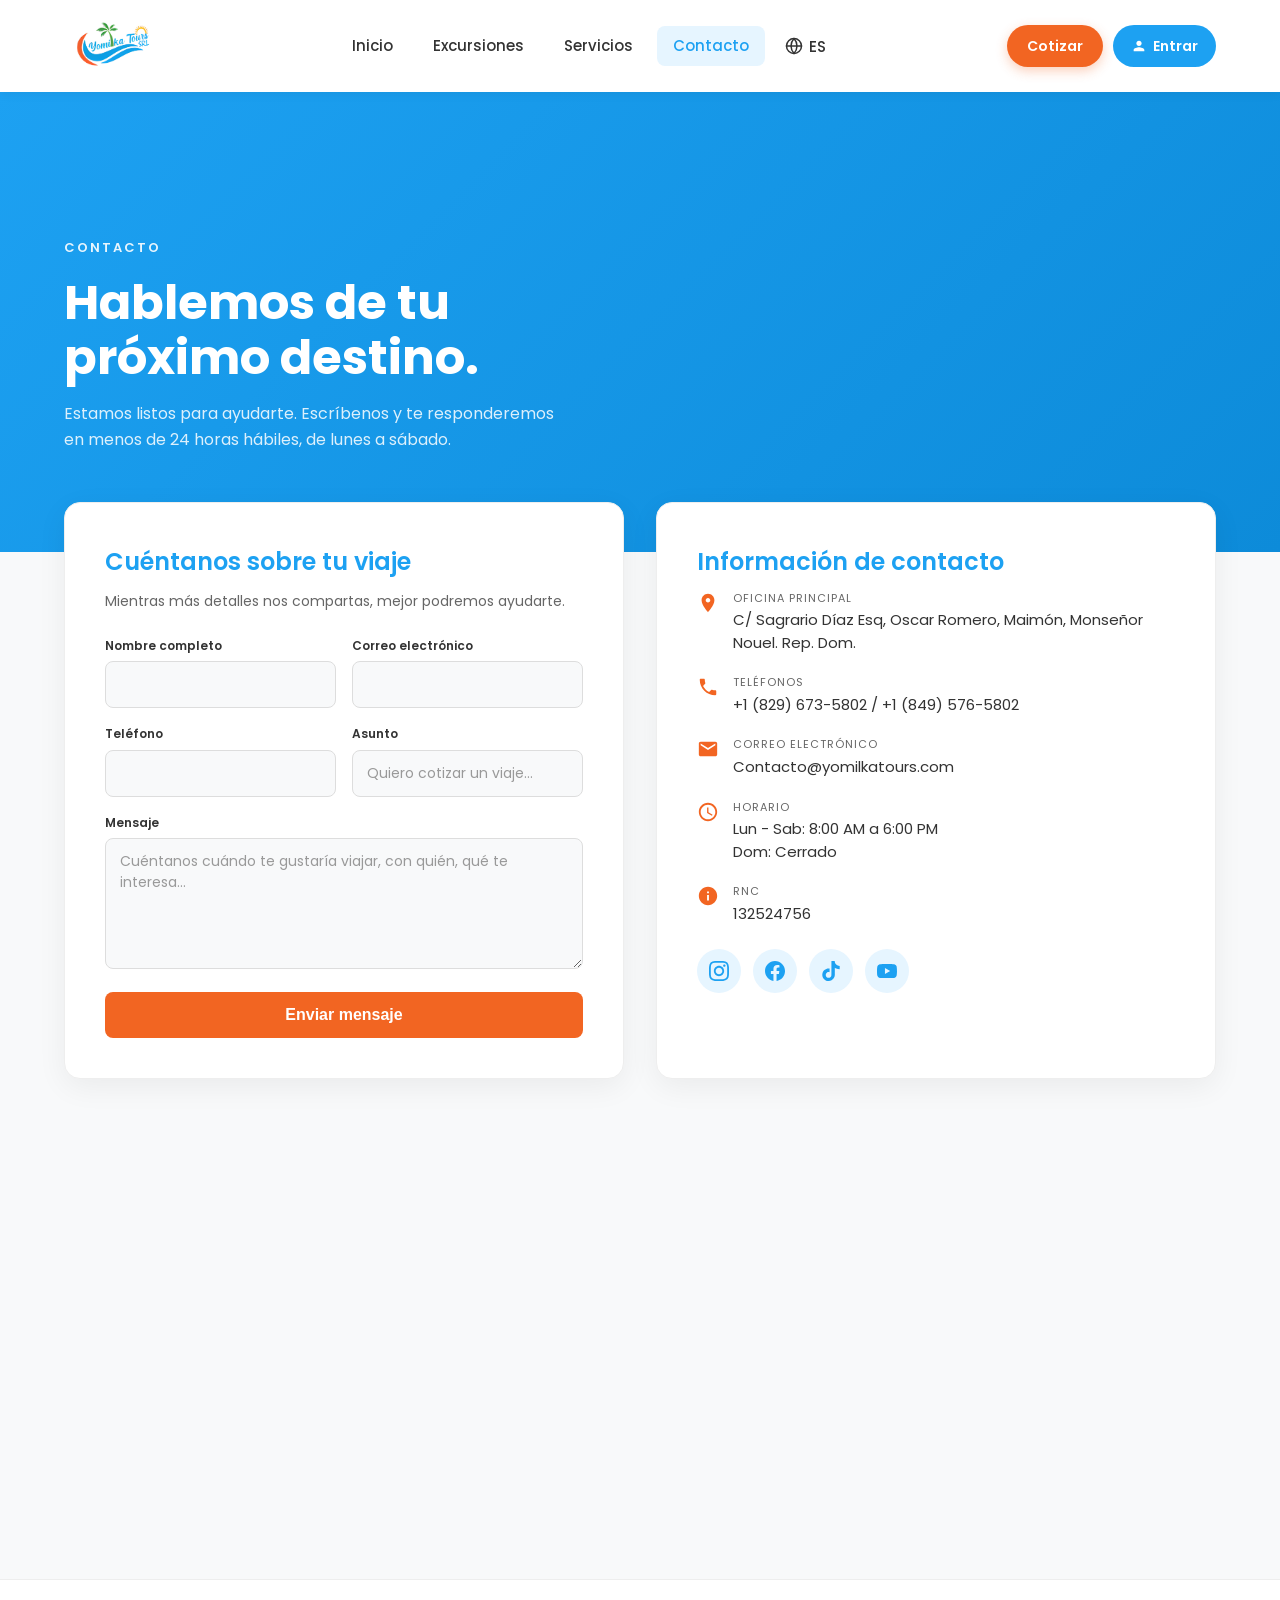
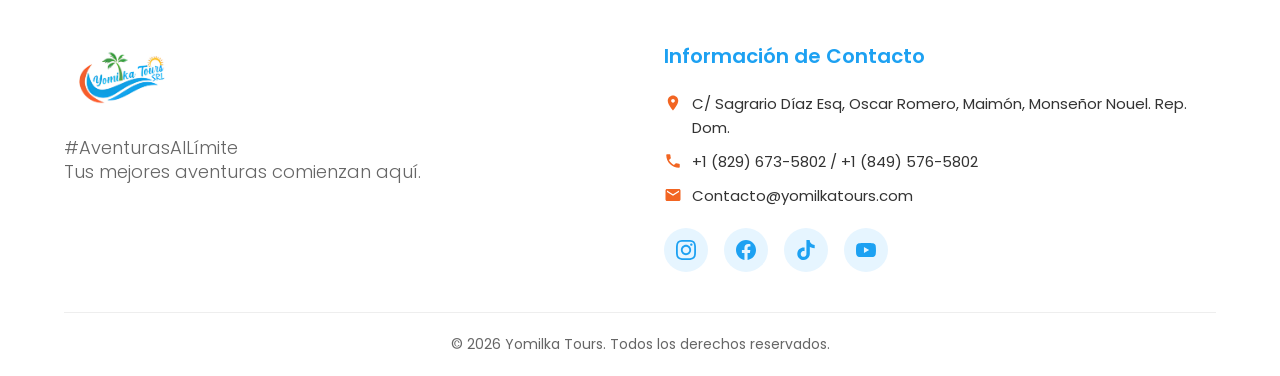
==== commit bf227bfe: "Vuelve a translate=no para proteger email sin fragmentar" ====
--- a/contacto.html
+++ b/contacto.html
@@ -165,7 +165,7 @@
             <svg viewBox="0 0 24 24" width="22" height="22" fill="currentColor"><path d="M20 4H4c-1.1 0-1.99.9-1.99 2L2 18c0 1.1.9 2 2 2h16c1.1 0 2-.9 2-2V6c0-1.1-.9-2-2-2zm0 4l-8 5-8-5V6l8 5 8-5v2z"/></svg>
             <div>
               <span class="contact-label">CORREO ELECTRÓNICO</span>
-              <p id="contactInfoEmail">info<span class="gt-email-char">@</span>yomilkatours<span class="gt-email-char">.</span>com</p>
+              <p id="contactInfoEmail"><span translate="no">Contacto@yomilkatours.com</span></p>
             </div>
           </div>
           <div class="contact-page-info-item">
--- a/css/style.css
+++ b/css/style.css
@@ -959,10 +959,6 @@
   line-height: 1.3;
 }
 
-.gt-email-char {
-  display: inline;
-}
-
 .footer-info h3 {
   font-size: 20px;
   font-weight: 600;
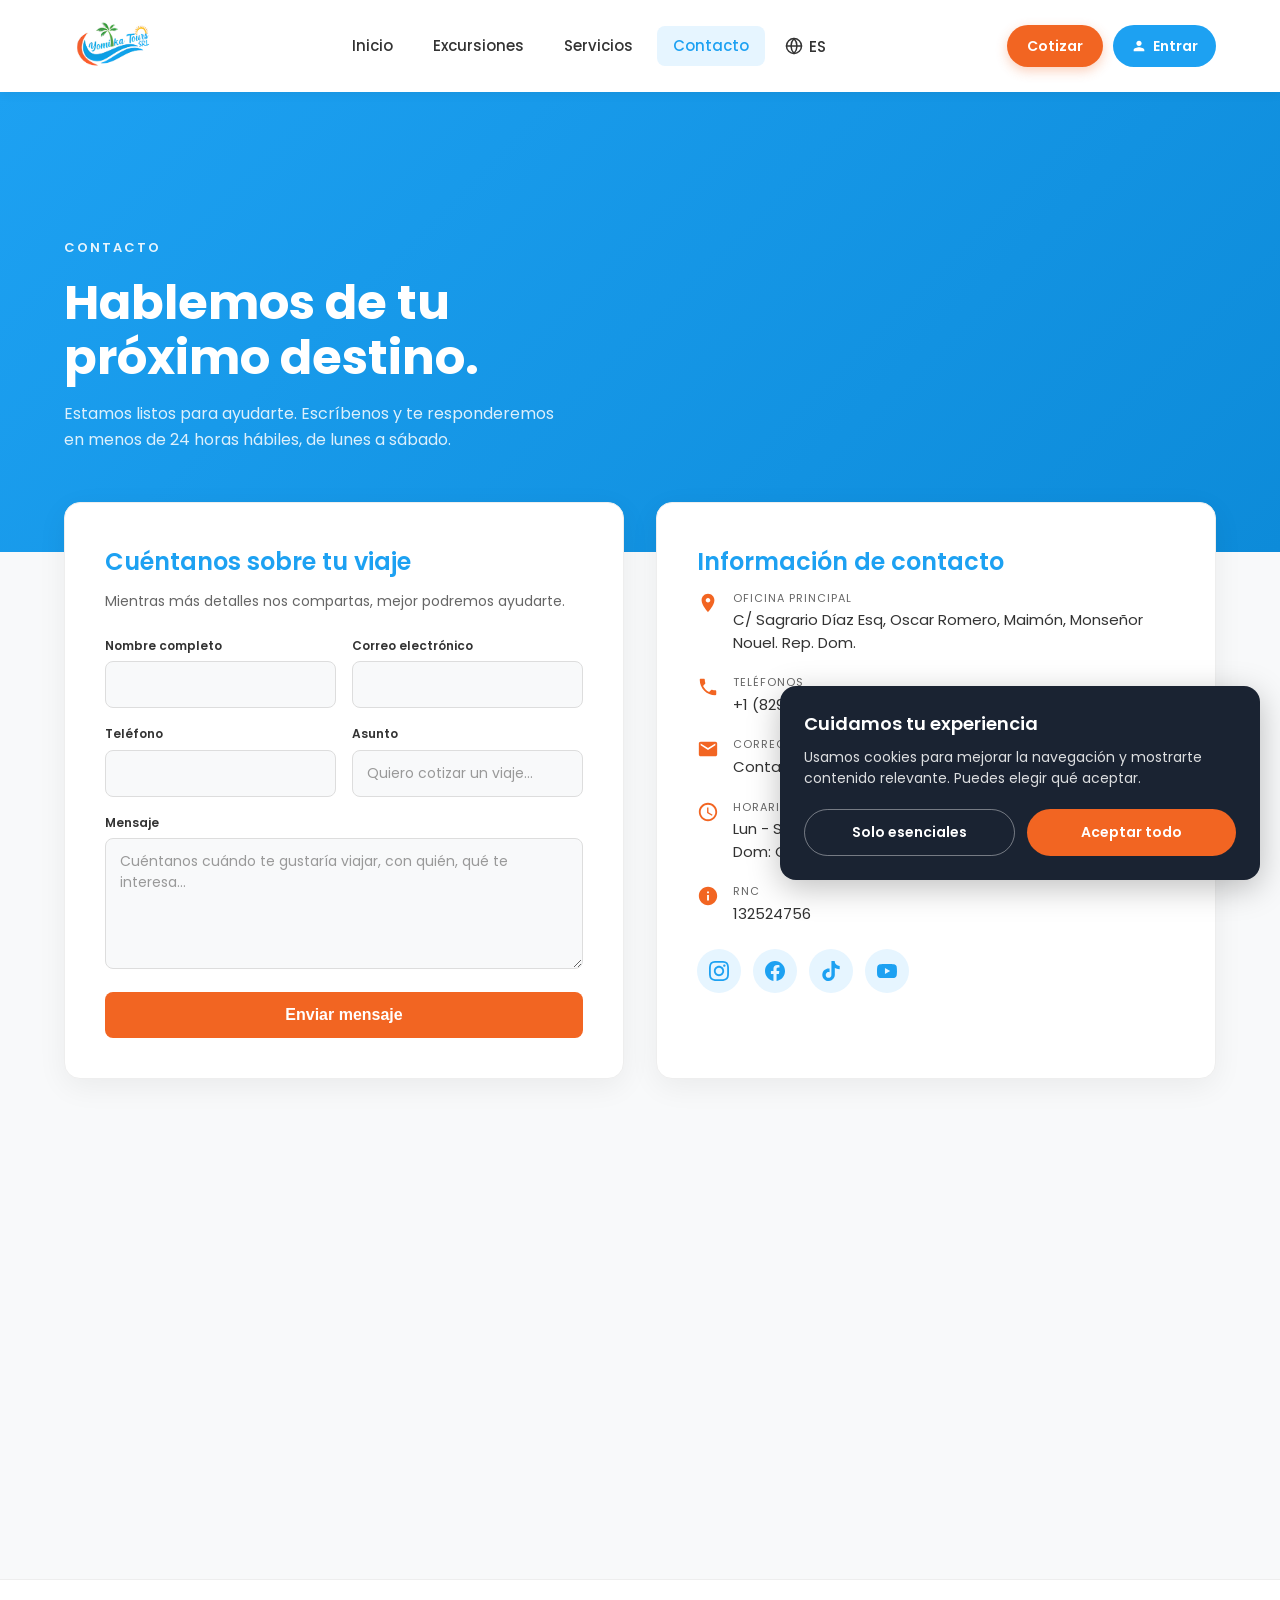
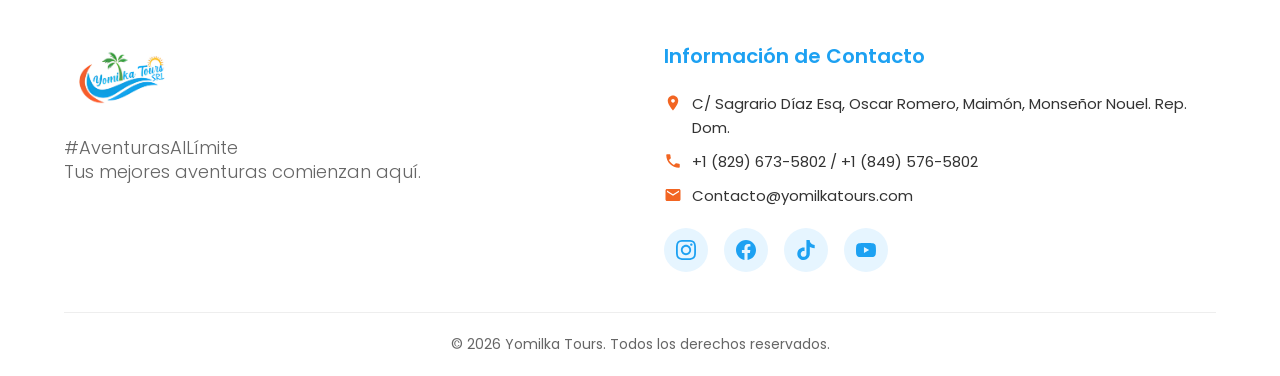
==== commit dbd3d9f5: "Agrega banner de cookies y recuerda idioma seleccionado" ====
--- a/contacto.html
+++ b/contacto.html
@@ -302,6 +302,7 @@
   <div class="gtranslate_wrapper" style="display:none;"></div>
   <script src="js/icons.js"></script>
   <script src="js/lang-switcher.js"></script>
+  <script src="js/cookies.js"></script>
   <script src="js/contacto.js"></script>
 </body>
 </html>
--- a/css/style.css
+++ b/css/style.css
@@ -2469,3 +2469,87 @@
     padding: 20px;
   }
 }
+
+/* Cookie Banner */
+.cookie-banner {
+  position: fixed;
+  bottom: 20px;
+  left: 20px;
+  right: 20px;
+  max-width: 480px;
+  background: #1a2332;
+  color: #fff;
+  border-radius: 16px;
+  padding: 24px;
+  box-shadow: 0 8px 32px rgba(0,0,0,0.25);
+  z-index: 9999;
+  display: none;
+}
+
+.cookie-banner.show {
+  display: block;
+}
+
+.cookie-banner-content {
+  display: flex;
+  flex-direction: column;
+  gap: 20px;
+}
+
+.cookie-banner-text h3 {
+  margin: 0 0 8px;
+  font-size: 18px;
+  font-weight: 600;
+}
+
+.cookie-banner-text p {
+  margin: 0;
+  font-size: 14px;
+  line-height: 1.5;
+  color: rgba(255,255,255,0.85);
+}
+
+.cookie-banner-actions {
+  display: flex;
+  gap: 12px;
+}
+
+.cookie-btn {
+  flex: 1;
+  padding: 12px 16px;
+  border-radius: 30px;
+  font-family: 'Poppins', sans-serif;
+  font-size: 14px;
+  font-weight: 600;
+  cursor: pointer;
+  transition: var(--transition);
+  border: none;
+  text-align: center;
+}
+
+.cookie-btn-primary {
+  background: var(--orange);
+  color: #fff;
+}
+
+.cookie-btn-primary:hover {
+  background: var(--orange-dark);
+}
+
+.cookie-btn-secondary {
+  background: transparent;
+  color: #fff;
+  border: 1px solid rgba(255,255,255,0.4);
+}
+
+.cookie-btn-secondary:hover {
+  background: rgba(255,255,255,0.1);
+}
+
+@media (min-width: 540px) {
+  .cookie-banner {
+    left: auto;
+    right: 20px;
+    bottom: 20px;
+  }
+}
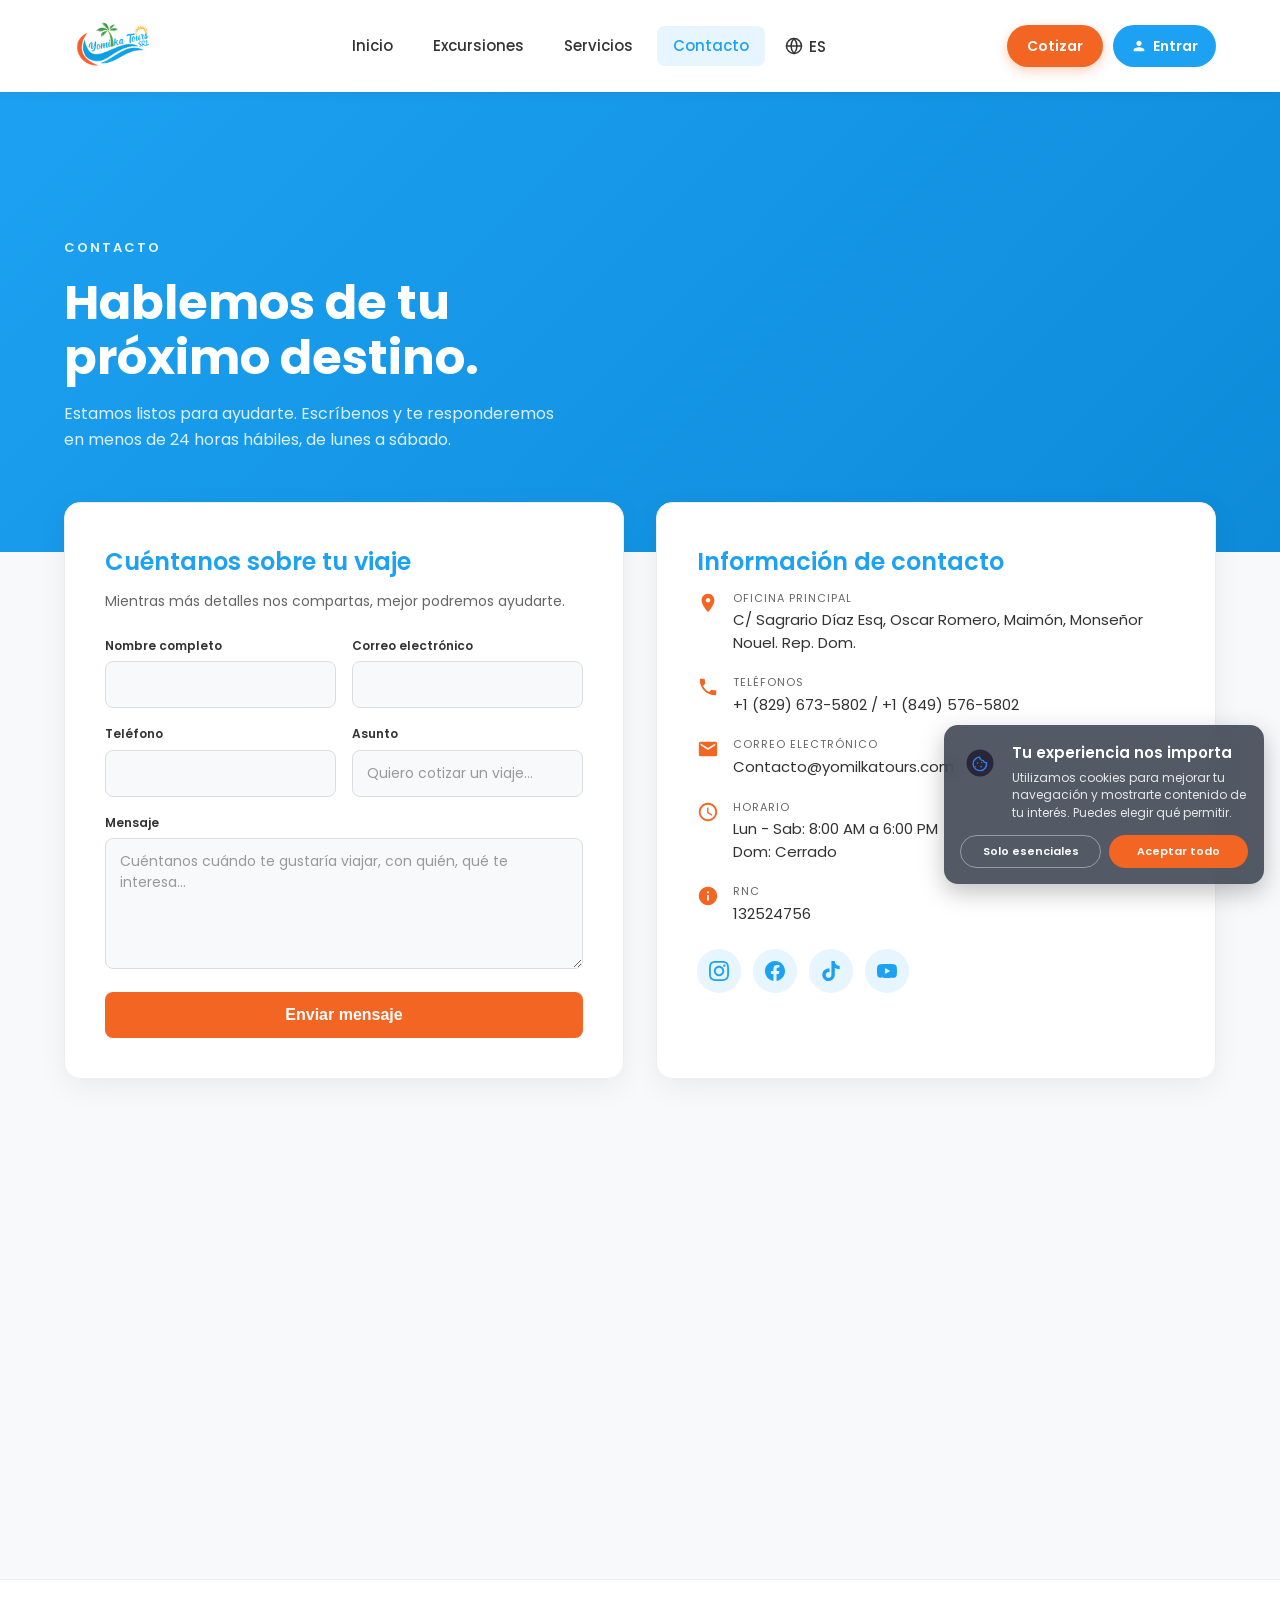
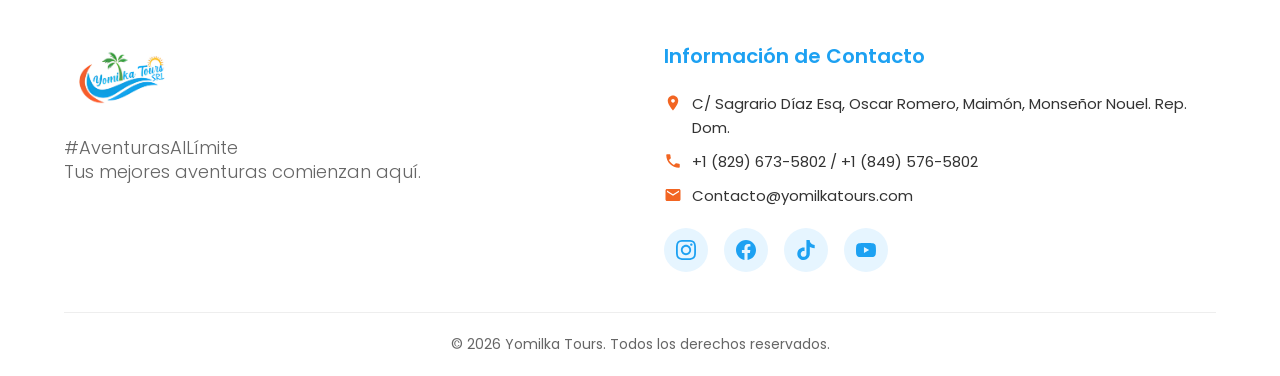
==== commit 8647c88f: "Mejora SEO: meta tags, sitemap, robots.txt y schema.org" ====
--- a/contacto.html
+++ b/contacto.html
@@ -3,7 +3,21 @@
 <head>
   <meta charset="UTF-8">
   <meta name="viewport" content="width=device-width, initial-scale=1.0">
-  <title>Contacto - Yomilka Tours</title>
+  <title>Contacto | Yomilka Tours - Agencia de Viajes en República Dominicana</title>
+  <meta name="description" content="Contáctanos para cotizar tu próximo viaje. Yomilka Tours, agencia de viajes en República Dominicana. Teléfono, correo y ubicación.">
+  <meta name="keywords" content="contacto, agencia de viajes, Yomilka Tours, República Dominicana, cotizar viaje">
+  <meta name="author" content="Yomilka Tours">
+  <meta name="robots" content="index, follow">
+  <link rel="canonical" href="https://yomilkatours.com/contacto.html">
+  <meta property="og:title" content="Contacto | Yomilka Tours">
+  <meta property="og:description" content="Contáctanos para cotizar tu próximo viaje.">
+  <meta property="og:type" content="website">
+  <meta property="og:url" content="https://yomilkatours.com/contacto.html">
+  <meta property="og:image" content="https://yomilkatours.com/images/logo.png">
+  <meta name="twitter:card" content="summary_large_image">
+  <meta name="twitter:title" content="Contacto | Yomilka Tours">
+  <meta name="twitter:description" content="Contáctanos para cotizar tu próximo viaje.">
+  <meta name="twitter:image" content="https://yomilkatours.com/images/logo.png">
   <link rel="stylesheet" href="css/style.css">
   <link rel="preconnect" href="https://fonts.googleapis.com">
   <link href="https://fonts.googleapis.com/css2?family=Poppins:wght@300;400;500;600;700&display=swap" rel="stylesheet">
--- a/css/style.css
+++ b/css/style.css
@@ -2473,15 +2473,18 @@
 /* Cookie Banner */
 .cookie-banner {
   position: fixed;
-  bottom: 20px;
-  left: 20px;
-  right: 20px;
-  max-width: 480px;
-  background: #1a2332;
-  color: #fff;
-  border-radius: 16px;
-  padding: 24px;
-  box-shadow: 0 8px 32px rgba(0,0,0,0.25);
+  bottom: 16px;
+  right: 16px;
+  left: auto;
+  max-width: 320px;
+  width: calc(100% - 32px);
+  background: rgba(26, 35, 50, 0.75);
+  backdrop-filter: blur(8px);
+  -webkit-backdrop-filter: blur(8px);
+  color: #fff;
+  border-radius: 14px;
+  padding: 16px;
+  box-shadow: 0 8px 24px rgba(0,0,0,0.25);
   z-index: 9999;
   display: none;
 }
@@ -2493,33 +2496,44 @@
 .cookie-banner-content {
   display: flex;
   flex-direction: column;
-  gap: 20px;
+  gap: 14px;
+}
+
+.cookie-banner-top {
+  display: flex;
+  align-items: flex-start;
+  gap: 12px;
+}
+
+.cookie-icon {
+  flex-shrink: 0;
+  margin-top: 2px;
 }
 
 .cookie-banner-text h3 {
-  margin: 0 0 8px;
-  font-size: 18px;
+  margin: 0 0 4px;
+  font-size: 15px;
   font-weight: 600;
 }
 
 .cookie-banner-text p {
   margin: 0;
-  font-size: 14px;
-  line-height: 1.5;
+  font-size: 12px;
+  line-height: 1.45;
   color: rgba(255,255,255,0.85);
 }
 
 .cookie-banner-actions {
   display: flex;
-  gap: 12px;
+  gap: 8px;
 }
 
 .cookie-btn {
   flex: 1;
-  padding: 12px 16px;
+  padding: 7px 10px;
   border-radius: 30px;
   font-family: 'Poppins', sans-serif;
-  font-size: 14px;
+  font-size: 11px;
   font-weight: 600;
   cursor: pointer;
   transition: var(--transition);
@@ -2545,11 +2559,3 @@
 .cookie-btn-secondary:hover {
   background: rgba(255,255,255,0.1);
 }
-
-@media (min-width: 540px) {
-  .cookie-banner {
-    left: auto;
-    right: 20px;
-    bottom: 20px;
-  }
-}
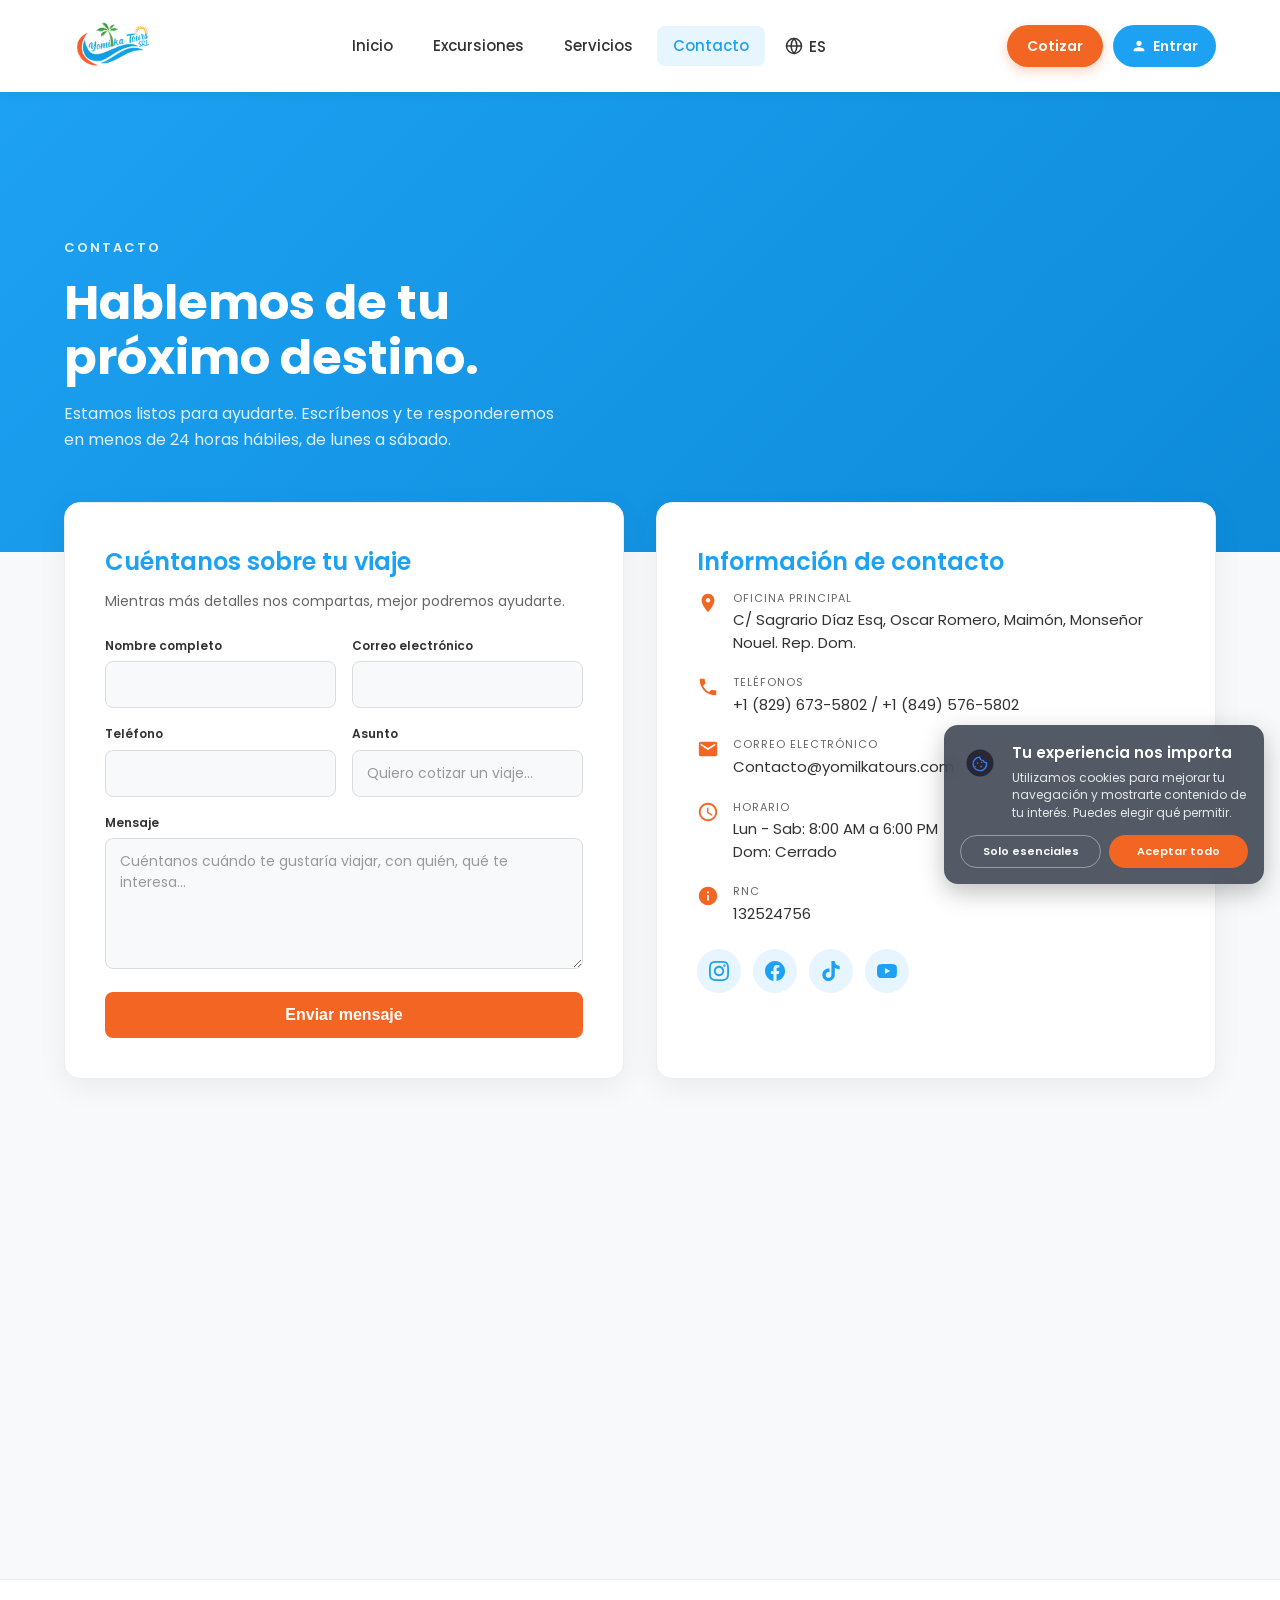
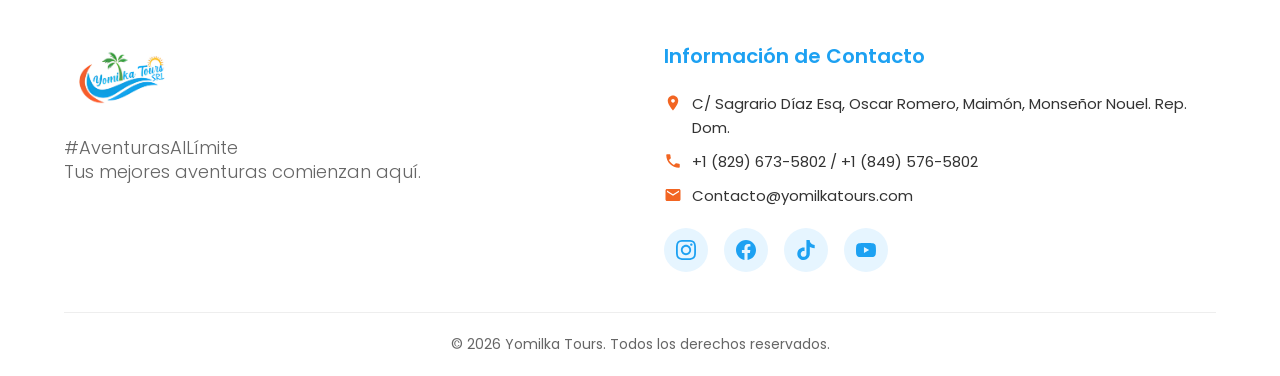
==== commit 7e8f042f: "Configurar envio de formularios por correo, pagina de gracias y nombres de campos en espanol" ====
--- a/contacto.html
+++ b/contacto.html
@@ -129,30 +129,35 @@
         <div class="contact-page-form">
           <h2>Cuéntanos sobre tu viaje</h2>
           <p>Mientras más detalles nos compartas, mejor podremos ayudarte.</p>
-          <form id="contactForm" onsubmit="submitContact(event)">
+          <form id="contactForm" action="https://formsubmit.co/Contacto@yomilkatours.com" method="POST">
+            <input type="hidden" name="_subject" value="Nuevo mensaje de contacto - Yomilka Tours">
+            <input type="hidden" name="_next" value="https://yomilkatours.com/gracias.html">
+            <input type="hidden" name="_template" value="table">
+            <input type="text" name="_honey" style="display:none">
+            <input type="hidden" name="_captcha" value="false">
             <div class="form-row">
               <div class="form-group">
                 <label for="contactName">Nombre completo</label>
-                <input type="text" id="contactName" name="contactName" required>
+                <input type="text" id="contactName" name="Nombre" required>
               </div>
               <div class="form-group">
                 <label for="contactEmail">Correo electrónico</label>
-                <input type="email" id="contactEmail" name="contactEmail" required>
+                <input type="email" id="contactEmail" name="Correo" required>
               </div>
             </div>
             <div class="form-row">
               <div class="form-group">
                 <label for="contactPhone">Teléfono</label>
-                <input type="tel" id="contactPhone" name="contactPhone" required>
+                <input type="tel" id="contactPhone" name="Teléfono" required>
               </div>
               <div class="form-group">
                 <label for="contactSubject">Asunto</label>
-                <input type="text" id="contactSubject" name="contactSubject" placeholder="Quiero cotizar un viaje..." required>
+                <input type="text" id="contactSubject" name="Asunto" placeholder="Quiero cotizar un viaje..." required>
               </div>
             </div>
             <div class="form-group">
               <label for="contactMessage">Mensaje</label>
-              <textarea id="contactMessage" name="contactMessage" rows="5" placeholder="Cuéntanos cuándo te gustaría viajar, con quién, qué te interesa..." required></textarea>
+              <textarea id="contactMessage" name="Mensaje" rows="5" placeholder="Cuéntanos cuándo te gustaría viajar, con quién, qué te interesa..." required></textarea>
             </div>
             <button type="submit" class="btn-contact-page-submit">Enviar mensaje</button>
           </form>
--- a/css/style.css
+++ b/css/style.css
@@ -616,15 +616,17 @@
 }
 
 .service-icon {
-  width: 72px;
-  height: 72px;
+  width: 100px;
+  height: 100px;
   margin: 0 auto 20px;
   color: var(--blue);
 }
 
-.service-icon svg {
+.service-icon svg,
+.service-icon img {
   width: 100%;
   height: 100%;
+  object-fit: contain;
 }
 
 .service-item h3 {
@@ -1298,9 +1300,9 @@
 .tour-meta {
   display: flex;
   flex-wrap: wrap;
-  gap: 16px;
-  color: #fff;
-  font-size: 16px;
+  gap: 20px;
+  color: #fff;
+  font-size: 14px;
   font-weight: 500;
   opacity: 0.95;
 }
@@ -1309,6 +1311,7 @@
   display: inline-flex;
   align-items: center;
   gap: 6px;
+  padding-right: 4px;
 }
 
 .tour-content {
@@ -1671,12 +1674,12 @@
 .sidebar-dates {
   display: flex;
   flex-direction: column;
-  gap: 4px;
-  padding: 10px;
+  gap: 2px;
+  padding: 8px;
   background: #f8f9fa;
   border: 1px dashed #ddd;
   border-radius: 10px;
-  margin-bottom: 12px;
+  margin-bottom: 10px;
 }
 
 .dates-label {
@@ -1813,8 +1816,8 @@
     font-size: 32px;
   }
   .tour-meta {
-    gap: 12px;
-    font-size: 14px;
+    gap: 14px;
+    font-size: 12px;
   }
   .includes-grid {
     grid-template-columns: 1fr;
@@ -1967,13 +1970,20 @@
   margin-bottom: 14px;
 }
 
+.trip-card-dates {
+  display: flex;
+  flex-wrap: wrap;
+  gap: 8px 14px;
+  margin-bottom: 18px;
+}
+
 .trip-card-date {
   display: inline-flex;
   align-items: center;
   gap: 6px;
   font-size: 14px;
   color: var(--text-light);
-  margin-bottom: 18px;
+  white-space: nowrap;
 }
 
 .trip-card-footer {
@@ -2173,11 +2183,11 @@
   display: flex;
   justify-content: space-between;
   align-items: center;
-  gap: 12px;
+  gap: 10px;
   background: #fff;
   border: 1px solid #eee;
-  border-radius: 16px;
-  padding: 16px;
+  border-radius: 14px;
+  padding: 12px 14px;
   box-shadow: 0 4px 16px rgba(0,0,0,0.05);
   transition: var(--transition);
 }
@@ -2248,9 +2258,9 @@
 .sidebar-date-card {
   background: #fff;
   border: 1px solid #eee;
-  border-radius: 12px;
-  padding: 12px;
-  margin-bottom: 10px;
+  border-radius: 10px;
+  padding: 8px 10px;
+  margin-bottom: 6px;
 }
 
 .sidebar-date-card:last-child {
@@ -2261,7 +2271,7 @@
   display: flex;
   justify-content: space-between;
   align-items: center;
-  padding: 4px 0;
+  padding: 2px 0;
 }
 
 .sidebar-date-label {
@@ -2297,13 +2307,22 @@
 .modal-content-v2 {
   border-radius: 20px;
   padding: 0;
-  overflow: hidden;
+  overflow-x: hidden;
+  overflow-y: auto;
   max-width: 520px;
+  max-height: 90vh;
+  width: 100%;
+}
+
+.modal-content-v2 * {
+  overflow-wrap: break-word;
+  word-wrap: break-word;
+  word-break: break-word;
 }
 
 .modal-header {
   background: linear-gradient(135deg, var(--blue-light) 0%, #fff 100%);
-  padding: 32px 32px 20px;
+  padding: 18px 32px 12px;
   border-bottom: 1px solid #f0f0f0;
 }
 
@@ -2311,14 +2330,14 @@
   font-size: 22px;
   font-weight: 700;
   color: var(--text);
-  margin-bottom: 6px;
+  margin-bottom: 4px;
 }
 
 .modal-content-v2 .modal-trip {
   font-size: 15px;
   font-weight: 600;
   color: var(--orange);
-  margin-bottom: 6px;
+  margin-bottom: 4px;
 }
 
 .modal-subtitle {
@@ -2328,18 +2347,18 @@
 }
 
 .modal-content-v2 form {
-  padding: 24px 32px 32px;
+  padding: 12px 32px 20px;
 }
 
 .modal-content-v2 .form-group {
-  margin-bottom: 18px;
+  margin-bottom: 10px;
 }
 
 .modal-content-v2 .form-group label {
   font-size: 13px;
   font-weight: 600;
   color: var(--text);
-  margin-bottom: 7px;
+  margin-bottom: 4px;
 }
 
 .modal-content-v2 .form-group input,
@@ -2463,10 +2482,146 @@
 
 @media (max-width: 576px) {
   .modal-header {
-    padding: 24px 20px 18px;
+    padding: 16px 20px 10px;
   }
   .modal-content-v2 form {
-    padding: 20px;
+    padding: 10px 20px 16px;
+  }
+  .modal-content-v2 {
+    max-height: 85vh;
+    border-radius: 16px;
+  }
+  .modal {
+    padding: 16px;
+    align-items: flex-start;
+    padding-top: 40px;
+  }
+}
+
+/* =============================
+   Gracias Page
+   ============================= */
+
+.gracias-hero {
+  min-height: 100vh;
+  display: flex;
+  align-items: center;
+  justify-content: center;
+  padding: 140px 24px 80px;
+  background: linear-gradient(135deg, #f8f9fa 0%, #e6f5ff 100%);
+  text-align: center;
+}
+
+.gracias-card {
+  background: #fff;
+  border-radius: 24px;
+  padding: 48px 40px;
+  max-width: 520px;
+  width: 100%;
+  box-shadow: 0 20px 60px rgba(0,0,0,0.08);
+  animation: graciasIn 0.6s ease;
+}
+
+@keyframes graciasIn {
+  from {
+    opacity: 0;
+    transform: translateY(30px) scale(0.96);
+  }
+  to {
+    opacity: 1;
+    transform: translateY(0) scale(1);
+  }
+}
+
+.gracias-icon {
+  width: 120px;
+  height: 120px;
+  margin: 0 auto 28px;
+}
+
+.gracias-icon svg {
+  width: 100%;
+  height: 100%;
+  display: block;
+}
+
+.gracias-circle {
+  stroke-dasharray: 340;
+  stroke-dashoffset: 340;
+  animation: drawCircle 0.8s ease forwards 0.3s;
+}
+
+@keyframes drawCircle {
+  to {
+    stroke-dashoffset: 0;
+  }
+}
+
+.gracias-check {
+  stroke-dasharray: 100;
+  stroke-dashoffset: 100;
+  animation: drawCheck 0.6s ease forwards 0.9s;
+}
+
+@keyframes drawCheck {
+  to {
+    stroke-dashoffset: 0;
+  }
+}
+
+.gracias-card h1 {
+  font-size: 32px;
+  font-weight: 700;
+  color: var(--text);
+  margin-bottom: 12px;
+}
+
+.gracias-card p {
+  font-size: 16px;
+  color: var(--text-light);
+  margin-bottom: 8px;
+}
+
+.gracias-sub {
+  font-size: 14px !important;
+  color: var(--text-light);
+  margin-bottom: 28px;
+}
+
+.btn-gracias {
+  display: inline-flex;
+  align-items: center;
+  justify-content: center;
+  padding: 14px 32px;
+  background: var(--orange);
+  color: #fff;
+  text-decoration: none;
+  border-radius: 30px;
+  font-size: 15px;
+  font-weight: 600;
+  transition: var(--transition);
+  box-shadow: 0 6px 18px rgba(242,101,34,0.3);
+}
+
+.btn-gracias:hover {
+  background: var(--orange-dark);
+  transform: translateY(-2px);
+  box-shadow: 0 10px 24px rgba(242,101,34,0.4);
+}
+
+@media (max-width: 576px) {
+  .gracias-hero {
+    padding: 120px 20px 60px;
+  }
+  .gracias-card {
+    padding: 36px 24px;
+  }
+  .gracias-card h1 {
+    font-size: 26px;
+  }
+  .gracias-icon {
+    width: 100px;
+    height: 100px;
   }
 }
 
